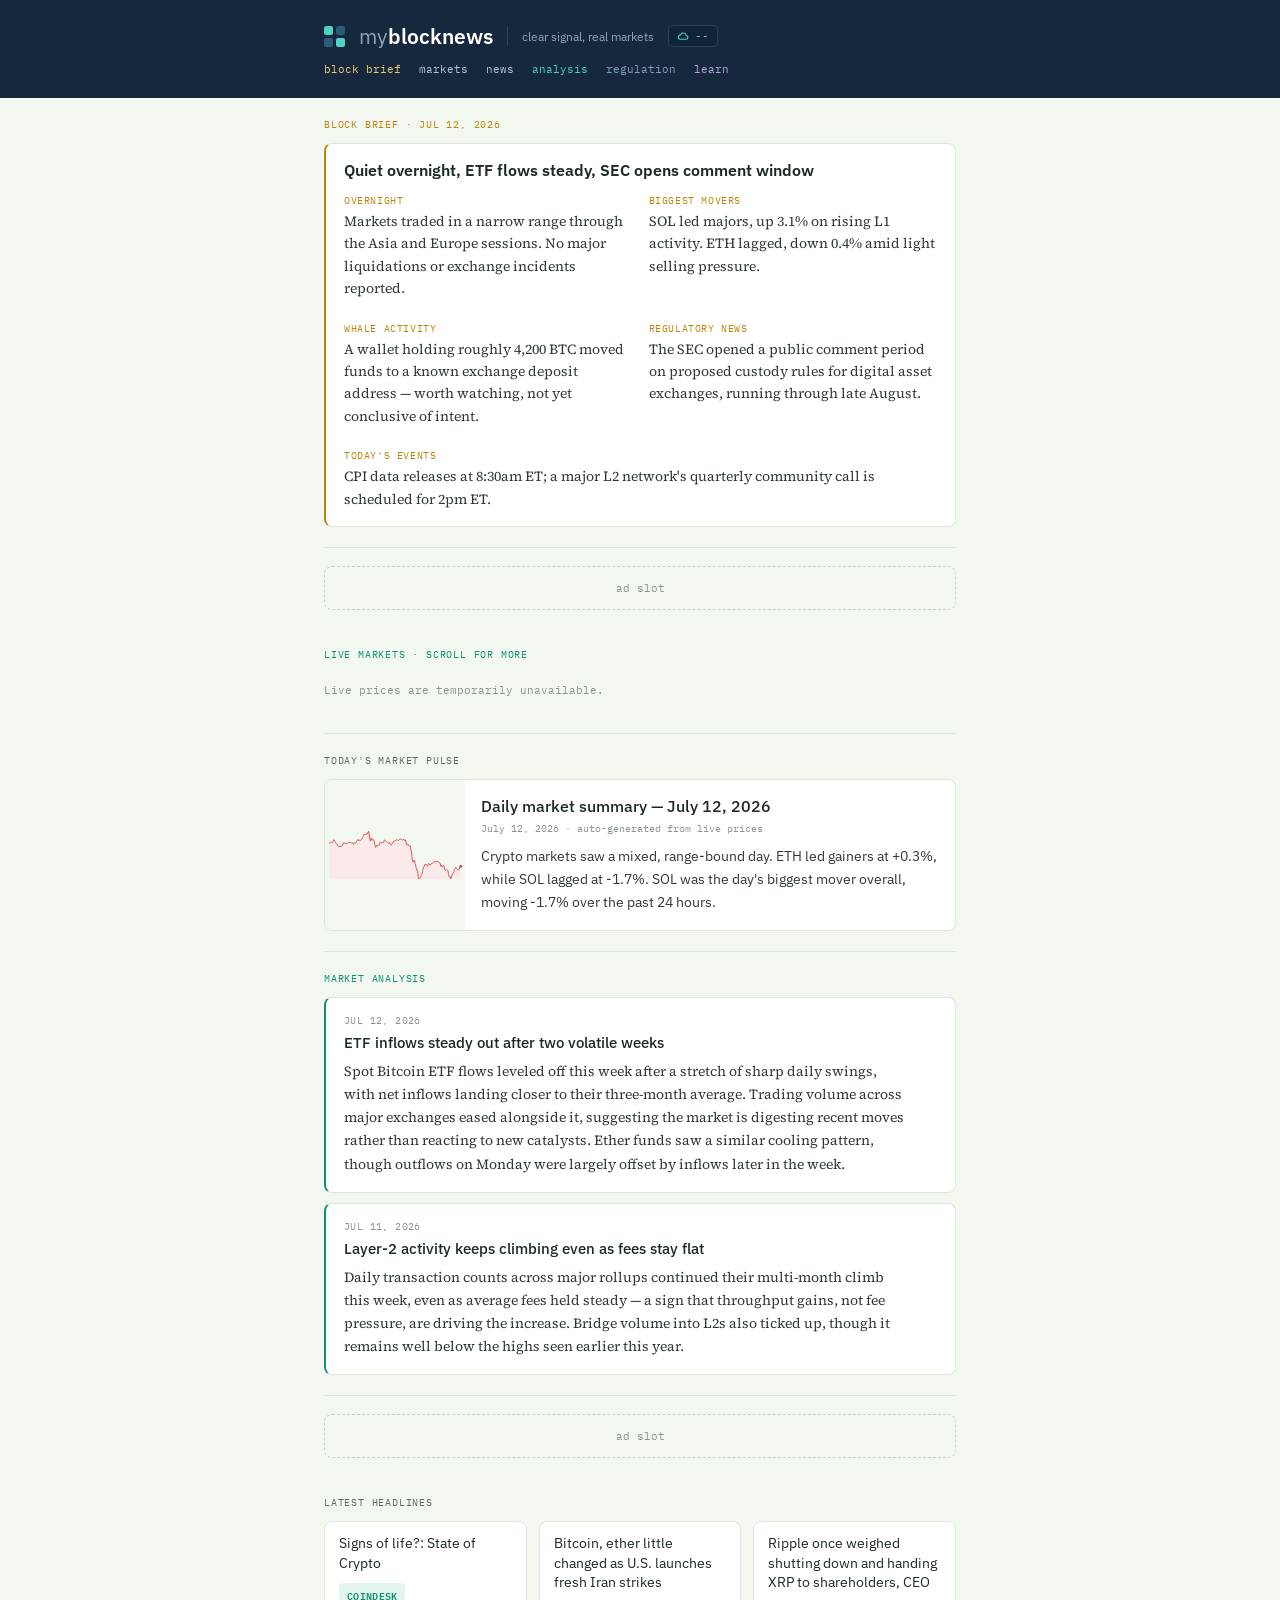
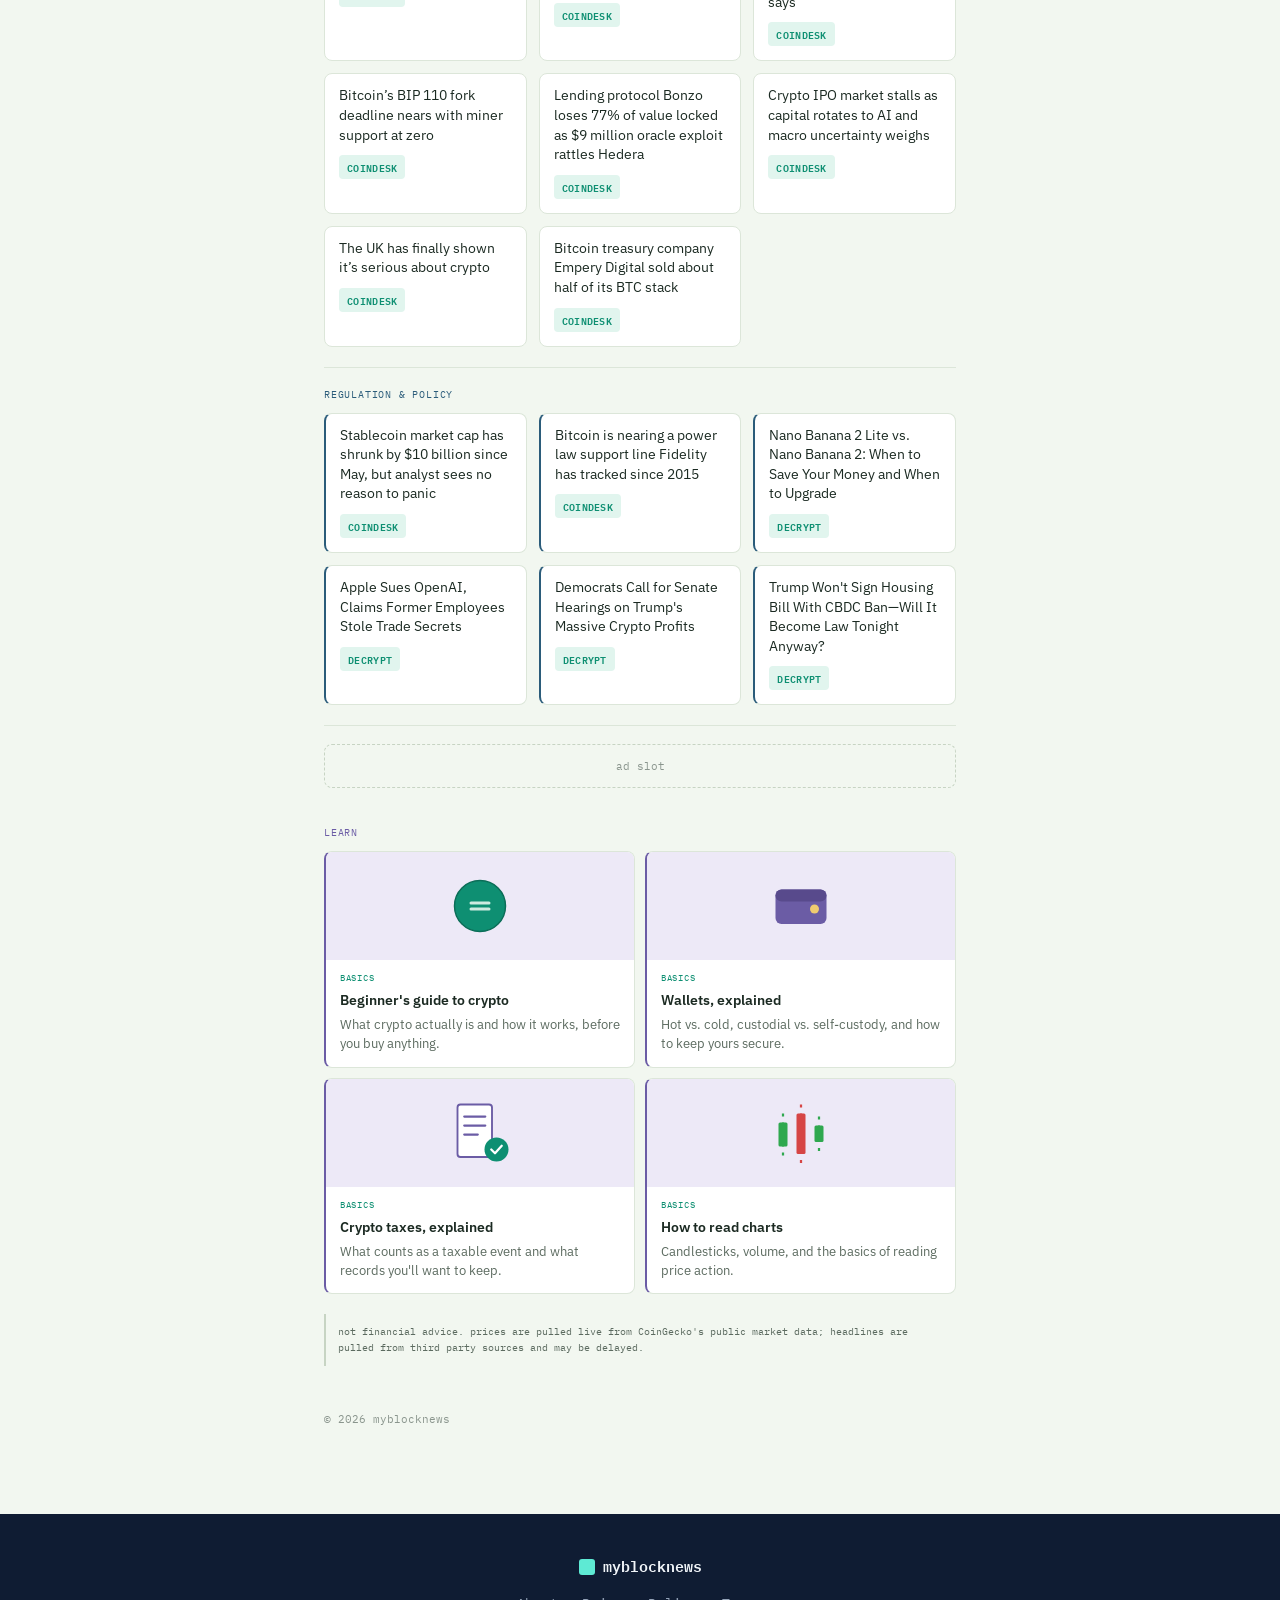
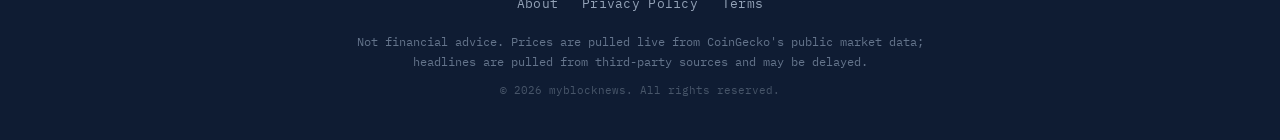
==== index.html @ b106c153 "Update index.html" ====
<!DOCTYPE html>
<html lang="en">
<head>
  <meta charset="UTF-8">
  <meta name="viewport" content="width=device-width, initial-scale=1.0">
  <title>myblocknews — Live Crypto Prices & News</title>

  <meta name="description" content="Live crypto prices, aggregated market news, daily analysis, and explainers on how crypto actually works. Real-time BTC, ETH, SOL, XRP and more.">
  <link rel="canonical" href="https://myblocknews.com/">
<!-- Social sharing preview -->
  <meta property="og:title" content="myblocknews — clear signal, real markets">
  <meta property="og:description" content="Live crypto prices, aggregated market news, and plain-English explainers, all in one place.">
  <meta property="og:url" content="https://myblocknews.com/">
  <meta property="og:type" content="website">
  <meta property="og:image" content="https://myblocknews.com/social-preview.png">
  <meta name="twitter:card" content="summary_large_image">
  <meta name="twitter:title" content="myblocknews — clear signal, real markets">
  <meta name="twitter:description" content="Live crypto prices, aggregated market news, and plain-English explainers.">
  <meta name="twitter:image" content="https://myblocknews.com/social-preview.png">
  <link rel="stylesheet" href="/style.css">
  <link rel="icon" href="/favicon.ico" sizes="any">
  <link rel="icon" href="/favicon.svg" type="image/svg+xml">
  <link rel="apple-touch-icon" href="/apple-touch-icon.png">
  <script async src="https://pagead2.googlesyndication.com/pagead/js/adsbygoogle.js?client=ca-pub-2432687308244870"
     crossorigin="anonymous"></script>
</head>
<body>
  <header class="site-header">
    <div class="header-inner">
      <div class="brand">
        <div class="logo-mark"><span></span><span></span><span></span><span></span></div>
        <div class="wordmark"><span class="my">my</span><span class="rest">blocknews</span></div>
        <div class="header-divider"></div>
        <div class="slogan">clear signal, real markets</div>
        <div class="weather-chip" id="weatherChip">
          <svg viewBox="0 0 24 24" width="13" height="13" fill="none" stroke="currentColor" stroke-width="2"><path d="M6 17a4 4 0 0 1 .5-7.98A5.5 5.5 0 0 1 17 10a3.5 3.5 0 0 1-.5 6.98H6z"/></svg>
          <span id="weatherTemp">&mdash;</span>
        </div>
      </div>
      <nav>
        <a href="/#brief" class="nav-brief">block brief</a>
        <a href="/#markets">markets</a>
        <a href="/#news">news</a>
        <a href="/#analysis" class="nav-analysis">analysis</a>
        <a href="/#regulation" class="nav-regulation">regulation</a>
        <a href="/#learn" class="nav-learn">learn</a>
      </nav>
    </div>
  </header>
  <div class="wrap">
    <section id="brief">
      <div class="eyebrow accent-brief">block brief &middot; JUL 12, 2026</div>
      <article class="brief-card">
        <h2 class="brief-headline">Quiet overnight, ETF flows steady, SEC opens comment window</h2>
        <div class="brief-grid">
        <div class="brief-block">
          <div class="brief-label">overnight</div>
          <p class="brief-text">Markets traded in a narrow range through the Asia and Europe sessions. No major liquidations or exchange incidents reported.</p>
        </div>
        <div class="brief-block">
          <div class="brief-label">biggest movers</div>
          <p class="brief-text">SOL led majors, up 3.1% on rising L1 activity. ETH lagged, down 0.4% amid light selling pressure.</p>
        </div>
        <div class="brief-block">
          <div class="brief-label">whale activity</div>
          <p class="brief-text">A wallet holding roughly 4,200 BTC moved funds to a known exchange deposit address — worth watching, not yet conclusive of intent.</p>
        </div>
        <div class="brief-block">
          <div class="brief-label">regulatory news</div>
          <p class="brief-text">The SEC opened a public comment period on proposed custody rules for digital asset exchanges, running through late August.</p>
        </div>
        <div class="brief-block brief-block-wide">
          <div class="brief-label">today's events</div>
          <p class="brief-text">CPI data releases at 8:30am ET; a major L2 network's quarterly community call is scheduled for 2pm ET.</p>
        </div>
        </div>
      </article>
    </section>
    <div class="ad-slot">ad slot</div>

    <section id="markets">
      <div class="eyebrow accent">live markets &middot; scroll for more</div>
      <div class="ticker-scroll" id="tickerRow"></div>
    </section>

    <section id="recap">
      <div class="eyebrow">today's market pulse</div>
      <div class="recap-card" id="recapCard"></div>
    </section>

    <section id="analysis">
      <div class="eyebrow accent-analysis">market analysis</div>
      <div id="analysisRow">
        <!--
          Manually written, dated takes. Keep these short (150-300 words),
          factual, and free of price predictions or buy/sell language —
          that's what separates "analysis" from "financial advice" in
          Google's eyes and keeps the disclaimer honest.
          Add newest entries at the top.
        -->
        <article class="analysis-card">
          <div class="analysis-meta">JUL 12, 2026</div>
          <h3 class="analysis-headline">ETF inflows steady out after two volatile weeks</h3>
          <p class="analysis-text">
            Spot Bitcoin ETF flows leveled off this week after a stretch of sharp
            daily swings, with net inflows landing closer to their three-month
            average. Trading volume across major exchanges eased alongside it,
            suggesting the market is digesting recent moves rather than reacting
            to new catalysts. Ether funds saw a similar cooling pattern, though
            outflows on Monday were largely offset by inflows later in the week.
          </p>
        </article>
        <article class="analysis-card">
          <div class="analysis-meta">JUL 11, 2026</div>
          <h3 class="analysis-headline">Layer-2 activity keeps climbing even as fees stay flat</h3>
          <p class="analysis-text">
            Daily transaction counts across major rollups continued their
            multi-month climb this week, even as average fees held steady —
            a sign that throughput gains, not fee pressure, are driving the
            increase. Bridge volume into L2s also ticked up, though it remains
            well below the highs seen earlier this year.
          </p>
        </article>
      </div>
    </section>
    <div class="ad-slot">ad slot</div>

    <section id="news">
      <div class="eyebrow">latest headlines</div>
      <div id="headlinesRow" class="headlines-grid"></div>
    </section>

    <section id="regulation">
      <div class="eyebrow accent-regulation">regulation &amp; policy</div>
      <div id="regulationRow" class="headlines-grid"></div>
    </section>
    <div class="ad-slot">ad slot</div>

    <section id="learn">
      <div class="eyebrow accent-learn">learn</div>
      <div class="learn-grid">
        <a class="learn-card" href="/learn/beginners-guide-to-crypto.html">
          <div class="learn-card-image">
            <svg viewBox="0 0 96 96" width="72" height="72">
              <circle cx="48" cy="48" r="34" fill="#0E8F72"/>
              <circle cx="48" cy="48" r="34" fill="none" stroke="#0B6E58" stroke-width="2"/>
              <path d="M36 44h24M36 52h24" stroke="#CDEAE0" stroke-width="4" stroke-linecap="round"/>
            </svg>
          </div>
          <div class="learn-card-body">
            <div class="learn-card-label">basics</div>
            <h3>Beginner's guide to crypto</h3>
            <p>What crypto actually is and how it works, before you buy anything.</p>
          </div>
        </a>
        <a class="learn-card" href="/learn/how-to-use-a-wallet.html">
          <div class="learn-card-image">
            <svg viewBox="0 0 96 96" width="72" height="72">
              <rect x="14" y="26" width="68" height="46" rx="8" fill="#6B5CA5"/>
              <rect x="14" y="26" width="68" height="16" rx="8" fill="#584A8C"/>
              <circle cx="66" cy="52" r="6" fill="#EFCB70"/>
            </svg>
          </div>
          <div class="learn-card-body">
            <div class="learn-card-label">basics</div>
            <h3>Wallets, explained</h3>
            <p>Hot vs. cold, custodial vs. self-custody, and how to keep yours secure.</p>
          </div>
        </a>
        <a class="learn-card" href="/learn/crypto-taxes-explained.html">
          <div class="learn-card-image">
            <svg viewBox="0 0 96 96" width="72" height="72">
              <rect x="18" y="10" width="46" height="70" rx="4" fill="#FFFFFF" stroke="#6B5CA5" stroke-width="2.5"/>
              <path d="M27 26h28M27 38h28M27 50h18" stroke="#6B5CA5" stroke-width="3" stroke-linecap="round"/>
              <circle cx="70" cy="70" r="16" fill="#0E8F72"/>
              <path d="M63 70l5 5 9-10" stroke="#fff" stroke-width="3" fill="none" stroke-linecap="round" stroke-linejoin="round"/>
            </svg>
          </div>
          <div class="learn-card-body">
            <div class="learn-card-label">basics</div>
            <h3>Crypto taxes, explained</h3>
            <p>What counts as a taxable event and what records you'll want to keep.</p>
          </div>
        </a>
        <a class="learn-card" href="/learn/how-to-read-charts.html">
          <div class="learn-card-image">
            <svg viewBox="0 0 96 96" width="72" height="72">
              <path d="M24 66V34M24 26v-4M24 74v4" stroke="#2FA84F" stroke-width="3"/>
              <rect x="18" y="34" width="12" height="32" rx="2" fill="#2FA84F"/>
              <path d="M48 76V22M48 14v-4M48 84v4" stroke="#D64545" stroke-width="3"/>
              <rect x="42" y="22" width="12" height="54" rx="2" fill="#D64545"/>
              <path d="M72 60V38M72 30v-4M72 68v4" stroke="#2FA84F" stroke-width="3"/>
              <rect x="66" y="38" width="12" height="22" rx="2" fill="#2FA84F"/>
            </svg>
          </div>
          <div class="learn-card-body">
            <div class="learn-card-label">basics</div>
            <h3>How to read charts</h3>
            <p>Candlesticks, volume, and the basics of reading price action.</p>
          </div>
        </a>
      </div>
    </section>

    <div class="disclaimer">not financial advice. prices are pulled live from CoinGecko's public market data; headlines are pulled from third party sources and may be delayed.</div>
    <footer>&copy; <span id="year"></span> myblocknews</footer>
  </div>
  <footer class="site-footer">
  <div class="footer-inner">
    <div class="footer-brand">
      <span class="footer-logo"></span>
      <span class="footer-name">myblocknews</span>
    </div>
    <nav class="footer-links">
      <a href="/about.html">About</a>
      <a href="/privacy.html">Privacy Policy</a>
      <a href="/terms.html">Terms</a>
    </nav>
    <p class="footer-disclaimer">
      Not financial advice. Prices are pulled live from CoinGecko's public market data;
      headlines are pulled from third-party sources and may be delayed.
    </p>
    <p class="footer-copyright">&copy; 2026 myblocknews. All rights reserved.</p>
  </div>
</footer>
  <script src="/ticker.js"></script>
  <script src="/headlines.js"></script>
  <script src="/recap.js"></script>
  <script src="/regulation.js"></script>
  <script src="/weather.js"></script>
  <script>document.getElementById('year').textContent = new Date().getFullYear();</script>
</body>
</html>
---- style.css ----
@import url('https://fonts.googleapis.com/css2?family=IBM+Plex+Sans:wght@400;500;600&family=IBM+Plex+Mono:wght@400;500&family=Source+Serif+4:wght@400&display=swap');

:root {
  --bg: #F2F7F0;
  --panel: #FFFFFF;
  --border: #DCE6D9;
  --border-strong: #C7D4C3;
  --text: #1B2A22;
  --text-muted: #5C6B60;
  --text-dim: #8A958D;
  --accent: #0E8F72;
  --up: #2FA84F;
  --down: #D64545;
  --header-bg: #16283D;
  --header-bg-2: #0F2438;
  --header-text: #FFFFFF;
  --header-text-muted: #8FA6BA;
  --header-nav: #B7C6D3;
  --header-divider: #2B4258;
}

* { box-sizing: border-box; }

body {
  margin: 0;
  background: var(--bg);
  color: var(--text);
  font-family: 'IBM Plex Sans', sans-serif;
}

.wrap { max-width: 680px; margin: 0 auto; padding: 0 24px; }

/* Header */
header.site-header {
  background: var(--header-bg);
  margin: 0 calc(-50vw + 50%);
  padding: 0 calc(50vw - 50%);
  position: sticky;
  top: 0;
  z-index: 10;
}

.header-inner {
  max-width: 680px;
  margin: 0 auto;
  padding: 22px 24px;
  display: flex;
  align-items: center;
  justify-content: space-between;
  flex-wrap: wrap;
  gap: 12px;
}

.brand { display: flex; align-items: center; gap: 14px; flex-wrap: wrap; }

.logo-mark {
  display: grid;
  grid-template-columns: repeat(2, 9px);
  grid-template-rows: repeat(2, 9px);
  gap: 3px;
}
.logo-mark span:nth-child(1), .logo-mark span:nth-child(4) { background: #4FD1C5; border-radius: 2px; }
.logo-mark span:nth-child(2), .logo-mark span:nth-child(3) { background: #2B5C7A; border-radius: 2px; }

.wordmark { display: flex; align-items: baseline; gap: 1px; }
.wordmark .my { font-weight: 400; font-size: 21px; color: var(--header-text-muted); }
.wordmark .rest { font-weight: 600; font-size: 21px; color: var(--header-text); }

.header-divider { width: 1px; height: 20px; background: var(--header-divider); }

.slogan { font-size: 12px; color: var(--header-text-muted); }

header.site-header nav {
  display: flex;
  gap: 18px;
  font-family: 'IBM Plex Mono', monospace;
  font-size: 11px;
  color: var(--header-nav);
}
header.site-header nav a { color: var(--header-nav); text-decoration: none; }
header.site-header nav a:hover { color: var(--header-text); }

/* Sections */
section { padding: 20px 0; border-bottom: 0.5px solid var(--border); }
section:last-of-type { border-bottom: none; }

.eyebrow {
  font-family: 'IBM Plex Mono', monospace;
  font-size: 10px;
  letter-spacing: 0.08em;
  text-transform: uppercase;
  color: var(--text-muted);
  margin-bottom: 12px;
}
.eyebrow.accent { color: var(--accent); }

/* Ticker */
.ticker-scroll {
  display: flex;
  gap: 10px;
  overflow-x: auto;
  padding-bottom: 6px;
}
.ticker-card {
  flex: 0 0 100px;
  background: var(--panel);
  border: 0.5px solid var(--border);
  border-radius: 8px;
  padding: 10px 12px;
}
.ticker-card .sym { font-family: 'IBM Plex Mono', monospace; font-size: 11px; color: var(--text-muted); margin-bottom: 4px; }
.ticker-card .price { font-size: 14px; font-weight: 500; color: var(--text); margin-bottom: 2px; }
.ticker-card .change { font-family: 'IBM Plex Mono', monospace; font-size: 11px; }
.ticker-card .change.up { color: var(--up); }
.ticker-card .change.down { color: var(--down); }
.ticker-card.loading .price, .ticker-card.loading .change { color: var(--text-dim); }

/* Headlines */
.headlines-grid {
  display: grid;
  grid-template-columns: repeat(3, 1fr);
  gap: 12px;
}
@media (max-width: 640px) {
  .headlines-grid { grid-template-columns: repeat(2, 1fr); }
}
@media (max-width: 420px) {
  .headlines-grid { grid-template-columns: 1fr; }
}

.headline-card {
  background: var(--panel);
  border: 0.5px solid var(--border);
  border-radius: 8px;
  overflow: hidden;
  text-decoration: none;
  display: flex;
  flex-direction: column;
}
.headline-card .title { font-size: 14px; color: var(--text); line-height: 1.4; padding: 12px 14px 0; }
.headline-card .source {
  font-family: 'IBM Plex Mono', monospace;
  font-size: 10px;
  font-weight: 600;
  letter-spacing: 0.03em;
  text-transform: uppercase;
  color: var(--accent);
  background: #E1F5EE;
  display: inline-block;
  padding: 3px 8px;
  border-radius: 4px;
  margin: 10px 14px 14px;
  align-self: flex-start;
}
/* Ad slot */
.ad-slot {
  margin: 18px 0;
  padding: 14px;
  border: 0.5px dashed var(--border-strong);
  border-radius: 8px;
  text-align: center;
  font-family: 'IBM Plex Mono', monospace;
  font-size: 11px;
  color: var(--text-dim);
}

/* Disclaimer */
.disclaimer {
  margin: 0 0 22px;
  padding: 10px 12px;
  border-left: 2px solid var(--border-strong);
  font-family: 'IBM Plex Mono', monospace;
  font-size: 10px;
  color: var(--text-muted);
  line-height: 1.6;
}

/* Article */
article.body { background: var(--panel); }
article p {
  font-family: 'Source Serif 4', serif;
  font-size: 15px;
  line-height: 1.75;
  color: #2E3A32;
  max-width: 560px;
}
article h1 {
  font-family: 'IBM Plex Sans', sans-serif;
  font-weight: 600;
  font-size: 21px;
  line-height: 1.4;
  color: var(--text);
  margin: 0 0 6px;
  max-width: 560px;
}
.byline { font-family: 'IBM Plex Mono', monospace; font-size: 10px; color: var(--text-dim); margin-bottom: 16px; }

footer {
  padding: 24px 0 40px;
  font-family: 'IBM Plex Mono', monospace;
  font-size: 11px;
  color: var(--text-dim);
}
.site-footer {
  background: #0f1c33;
  color: #94a3b8;
  margin-top: 48px;
  padding: 40px 24px 32px;
}

.footer-inner {
  max-width: 900px;
  margin: 0 auto;
  text-align: center;
}

.footer-brand {
  display: flex;
  align-items: center;
  justify-content: center;
  gap: 8px;
  margin-bottom: 16px;
}

.footer-logo {
  width: 16px;
  height: 16px;
  background: #5eead4;
  border-radius: 3px;
  display: inline-block;
}

.footer-name {
  color: #f1f5f9;
  font-weight: 600;
  font-size: 15px;
}

.footer-links {
  display: flex;
  justify-content: center;
  gap: 24px;
  margin-bottom: 20px;
  flex-wrap: wrap;
}

.footer-links a {
  color: #94a3b8;
  text-decoration: none;
  font-size: 13px;
  letter-spacing: 0.02em;
}

.footer-links a:hover {
  color: #5eead4;
}

.footer-disclaimer {
  font-size: 12px;
  line-height: 1.6;
  max-width: 600px;
  margin: 0 auto 12px;
  color: #64748b;
}

.footer-copyright {
  font-size: 11px;
  color: #475569;
}


.headline-image {
  width: 100%;
  height: 140px;
  object-fit: cover;
  display: block;
}

.headline-body {
  display: contents;
}
.recap-card {
  background: var(--panel);
  border: 0.5px solid var(--border);
  border-radius: 8px;
  display: flex;
  gap: 16px;
  overflow: hidden;
}

.recap-image {
  width: 140px;
  flex-shrink: 0;
  background: var(--bg);
}

.recap-image svg {
  display: block;
  width: 100%;
  height: 100%;
}

.recap-body {
  padding: 16px 18px 16px 0;
  flex: 1;
  min-width: 0;
}

.recap-headline {
  font-size: 16px;
  font-weight: 500;
  color: var(--text);
  margin: 0 0 6px;
}

.recap-byline {
  font-family: 'IBM Plex Mono', monospace;
  font-size: 10px;
  color: var(--text-dim);
  margin-bottom: 10px;
}

.recap-text {
  font-size: 14px;
  line-height: 1.65;
  color: #2E3A32;
  margin: 0;
}
/* ============================================
   Additions for Block Brief / Analysis / Regulation / Learn
   Append to the end of style.css
   ============================================ */

/* Per-section accent colors — used as left-border stripes and eyebrow color */
:root {
  --stripe-brief: #B8860B;
  --stripe-analysis: var(--accent);
  --stripe-regulation: #2B5C7A;
  --stripe-learn: #6B5CA5;
}

.eyebrow.accent-brief { color: var(--stripe-brief); }
.eyebrow.accent-analysis { color: var(--stripe-analysis); }
.eyebrow.accent-regulation { color: var(--stripe-regulation); }
.eyebrow.accent-learn { color: var(--stripe-learn); }

/* Block Brief */
.brief-card {
  background: var(--panel);
  border: 0.5px solid var(--border);
  border-left: 2px solid var(--stripe-brief);
  border-radius: 8px;
  padding: 16px 18px;
}

.brief-headline {
  font-size: 15px;
  font-weight: 600;
  color: var(--text);
  margin: 0 0 10px;
}

.brief-grid {
  display: grid;
  grid-template-columns: 1fr 1fr;
  gap: 10px 16px;
}

.brief-block-wide { grid-column: 1 / -1; }

@media (max-width: 420px) {
  .brief-grid { grid-template-columns: 1fr; }
}

.brief-label {
  font-family: 'IBM Plex Mono', monospace;
  font-size: 10px;
  letter-spacing: 0.06em;
  text-transform: uppercase;
  color: var(--stripe-brief);
  margin-bottom: 3px;
}

.brief-text {
  font-family: 'Source Serif 4', serif;
  font-size: 14px;
  line-height: 1.6;
  color: #2E3A32;
  margin: 0;
}

/* Market Analysis */
.analysis-card {
  background: var(--panel);
  border: 0.5px solid var(--border);
  border-left: 2px solid var(--stripe-analysis);
  border-radius: 8px;
  padding: 16px 18px;
  margin-bottom: 10px;
}
.analysis-card:last-child { margin-bottom: 0; }

.analysis-meta {
  font-family: 'IBM Plex Mono', monospace;
  font-size: 10px;
  letter-spacing: 0.04em;
  color: var(--text-dim);
  margin-bottom: 6px;
}

.analysis-headline {
  font-size: 15px;
  font-weight: 500;
  color: var(--text);
  margin: 0 0 8px;
}

.analysis-text {
  font-family: 'Source Serif 4', serif;
  font-size: 14px;
  line-height: 1.65;
  color: #2E3A32;
  margin: 0;
}

/* Regulation & Policy — reuses .headline-card from news, just add: */
#regulation .headline-card { border-left: 2px solid var(--stripe-regulation); }

/* Learn — locked to 2 columns to match the reference mockup */
.learn-grid {
  display: grid;
  grid-template-columns: repeat(2, minmax(0, 1fr));
  gap: 10px;
}

.learn-card {
  background: var(--panel);
  border: 0.5px solid var(--border);
  border-left: 2px solid var(--stripe-learn);
  border-radius: 8px;
  padding: 0;
  text-decoration: none;
  color: inherit;
  display: block;
  overflow: hidden;
  transition: border-color 0.15s ease;
}
.learn-card:hover { border-color: var(--border-strong); }

.learn-card-image {
  width: 100%;
  height: 84px;
  background: var(--bg);
  display: flex;
  align-items: center;
  justify-content: center;
}

.learn-card-body { padding: 12px 14px 14px; }

.learn-article-image {
  width: 100%;
  height: 200px;
  background: var(--bg);
  border-radius: 8px;
  display: flex;
  align-items: center;
  justify-content: center;
  margin: 0 0 20px;
}

.learn-card-label {
  font-family: 'IBM Plex Mono', monospace;
  font-size: 9px;
  text-transform: uppercase;
  letter-spacing: 0.08em;
  color: var(--accent);
  margin-bottom: 8px;
}

.learn-card h3 {
  font-size: 14px;
  font-weight: 600;
  margin: 0 0 6px;
  color: var(--text);
}

.learn-card p {
  font-size: 12.5px;
  line-height: 1.5;
  color: var(--text-muted);
  margin: 0;
}

/* Learn article pages (used by /learn/*.html) */
.learn-nav-back {
  font-family: 'IBM Plex Mono', monospace;
  font-size: 11px;
  color: var(--text-muted);
  text-decoration: none;
  display: inline-block;
  margin-bottom: 18px;
}
.learn-nav-back:hover { color: var(--accent); }

article.body .related {
  margin-top: 32px;
  padding-top: 20px;
  border-top: 0.5px solid var(--border);
}
article.body .related .eyebrow { margin-bottom: 10px; }
/* ============================================
   Additions for Block Brief / Analysis / Regulation / Learn
   Append to the end of style.css
   ============================================ */

/* Per-section accent colors — used as left-border stripes and eyebrow color */
:root {
  --stripe-brief: #B8860B;
  --stripe-analysis: var(--accent);
  --stripe-regulation: #2B5C7A;
  --stripe-learn: #6B5CA5;
}

.eyebrow.accent-brief { color: var(--stripe-brief); }
.eyebrow.accent-analysis { color: var(--stripe-analysis); }
.eyebrow.accent-regulation { color: var(--stripe-regulation); }
.eyebrow.accent-learn { color: var(--stripe-learn); }

/* Block Brief */
.brief-card {
  background: var(--panel);
  border: 0.5px solid var(--border);
  border-left: 2px solid var(--stripe-brief);
  border-radius: 8px;
  padding: 16px 18px;
}

.brief-headline {
  font-size: 16px;
  font-weight: 600;
  color: var(--text);
  margin: 0 0 14px;
}

.brief-block { margin-bottom: 12px; }
.brief-block:last-child { margin-bottom: 0; }

.brief-label {
  font-family: 'IBM Plex Mono', monospace;
  font-size: 10px;
  letter-spacing: 0.06em;
  text-transform: uppercase;
  color: var(--stripe-brief);
  margin-bottom: 3px;
}

.brief-text {
  font-family: 'Source Serif 4', serif;
  font-size: 14px;
  line-height: 1.6;
  color: #2E3A32;
  margin: 0;
}

/* Market Analysis */
.analysis-card {
  background: var(--panel);
  border: 0.5px solid var(--border);
  border-left: 2px solid var(--stripe-analysis);
  border-radius: 8px;
  padding: 16px 18px;
  margin-bottom: 10px;
}
.analysis-card:last-child { margin-bottom: 0; }

.analysis-meta {
  font-family: 'IBM Plex Mono', monospace;
  font-size: 10px;
  letter-spacing: 0.04em;
  color: var(--text-dim);
  margin-bottom: 6px;
}

.analysis-headline {
  font-size: 15px;
  font-weight: 500;
  color: var(--text);
  margin: 0 0 8px;
}

.analysis-text {
  font-family: 'Source Serif 4', serif;
  font-size: 14px;
  line-height: 1.65;
  color: #2E3A32;
  margin: 0;
}

/* Regulation & Policy — reuses .headline-card from news, just add: */
#regulation .headline-card { border-left: 2px solid var(--stripe-regulation); }

/* Learn — locked to 2 columns to match the reference mockup */
.learn-grid {
  display: grid;
  grid-template-columns: repeat(2, minmax(0, 1fr));
  gap: 10px;
}

.learn-card {
  background: var(--panel);
  border: 0.5px solid var(--border);
  border-left: 2px solid var(--stripe-learn);
  border-radius: 8px;
  padding: 0;
  text-decoration: none;
  color: inherit;
  display: block;
  overflow: hidden;
  transition: border-color 0.15s ease;
}
.learn-card:hover { border-color: var(--border-strong); }

.learn-card-image {
  width: 100%;
  height: 108px;
  background: #EDE9F7;
  display: flex;
  align-items: center;
  justify-content: center;
}

.learn-card-body { padding: 12px 14px 14px; }

/* Header weather chip */
.weather-chip {
  display: flex;
  align-items: center;
  gap: 5px;
  background: var(--header-bg-2);
  border: 0.5px solid var(--header-divider);
  border-radius: 5px;
  padding: 3px 8px;
  font-family: 'IBM Plex Mono', monospace;
  font-size: 11px;
  color: #4FD1C5;
}

/* Colored nav links — lighter tints for readability on the dark header */
header.site-header nav a.nav-brief { color: #EFCB70; }
header.site-header nav a.nav-brief:hover { color: #F7DFA0; }
header.site-header nav a.nav-analysis { color: #4FD1C5; }
header.site-header nav a.nav-analysis:hover { color: #7EE3D3; }
header.site-header nav a.nav-regulation { color: #7FA3BE; }
header.site-header nav a.nav-regulation:hover { color: #A4C0D6; }
header.site-header nav a.nav-learn { color: #B3A6E0; }
header.site-header nav a.nav-learn:hover { color: #CBC1EC; }

.learn-article-image {
  width: 100%;
  height: 220px;
  background: #EDE9F7;
  border-radius: 8px;
  display: flex;
  align-items: center;
  justify-content: center;
  margin: 0 0 20px;
}

.learn-card-label {
  font-family: 'IBM Plex Mono', monospace;
  font-size: 9px;
  text-transform: uppercase;
  letter-spacing: 0.08em;
  color: var(--accent);
  margin-bottom: 8px;
}

.learn-card h3 {
  font-size: 14px;
  font-weight: 600;
  margin: 0 0 6px;
  color: var(--text);
}

.learn-card p {
  font-size: 12.5px;
  line-height: 1.5;
  color: var(--text-muted);
  margin: 0;
}

/* Learn article pages (used by /learn/*.html) */
.learn-nav-back {
  font-family: 'IBM Plex Mono', monospace;
  font-size: 11px;
  color: var(--text-muted);
  text-decoration: none;
  display: inline-block;
  margin-bottom: 18px;
}
.learn-nav-back:hover { color: var(--accent); }

article.body .related {
  margin-top: 32px;
  padding-top: 20px;
  border-top: 0.5px solid var(--border);
}
article.body .related .eyebrow { margin-bottom: 10px; }
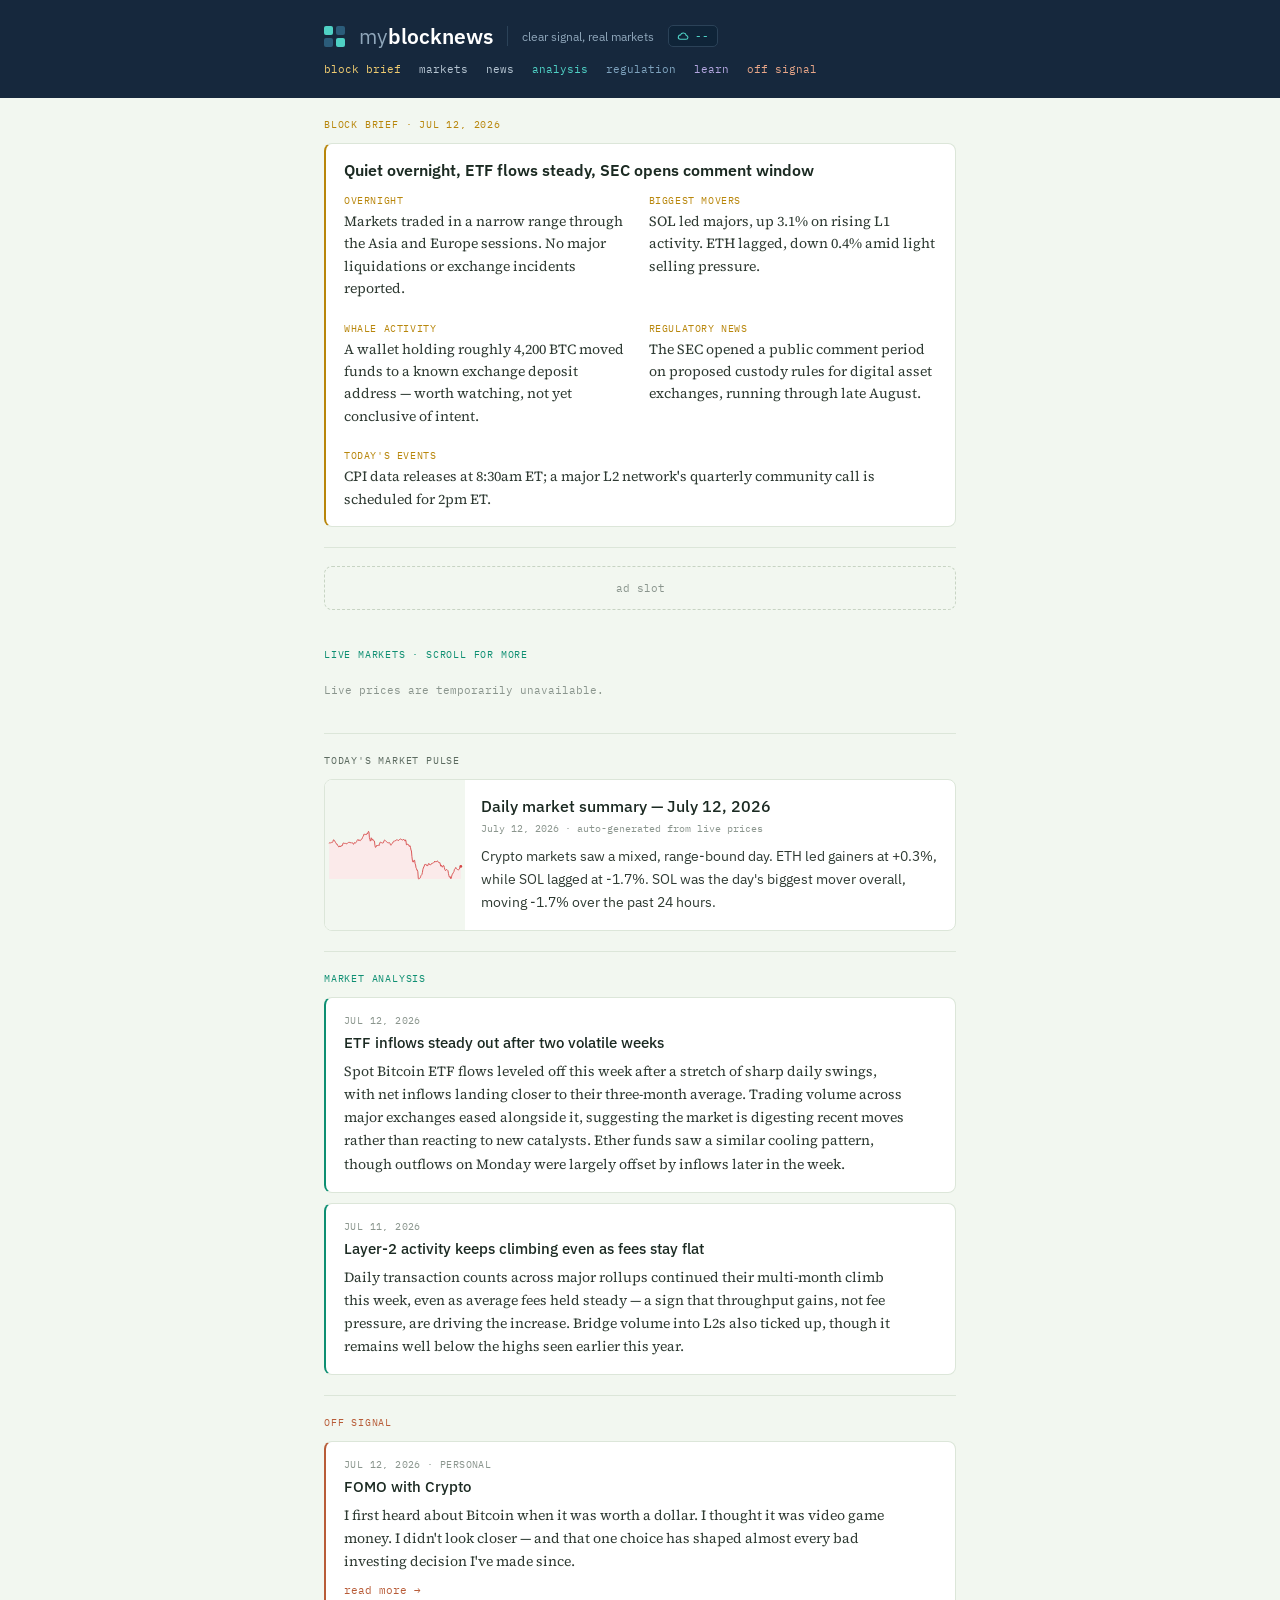
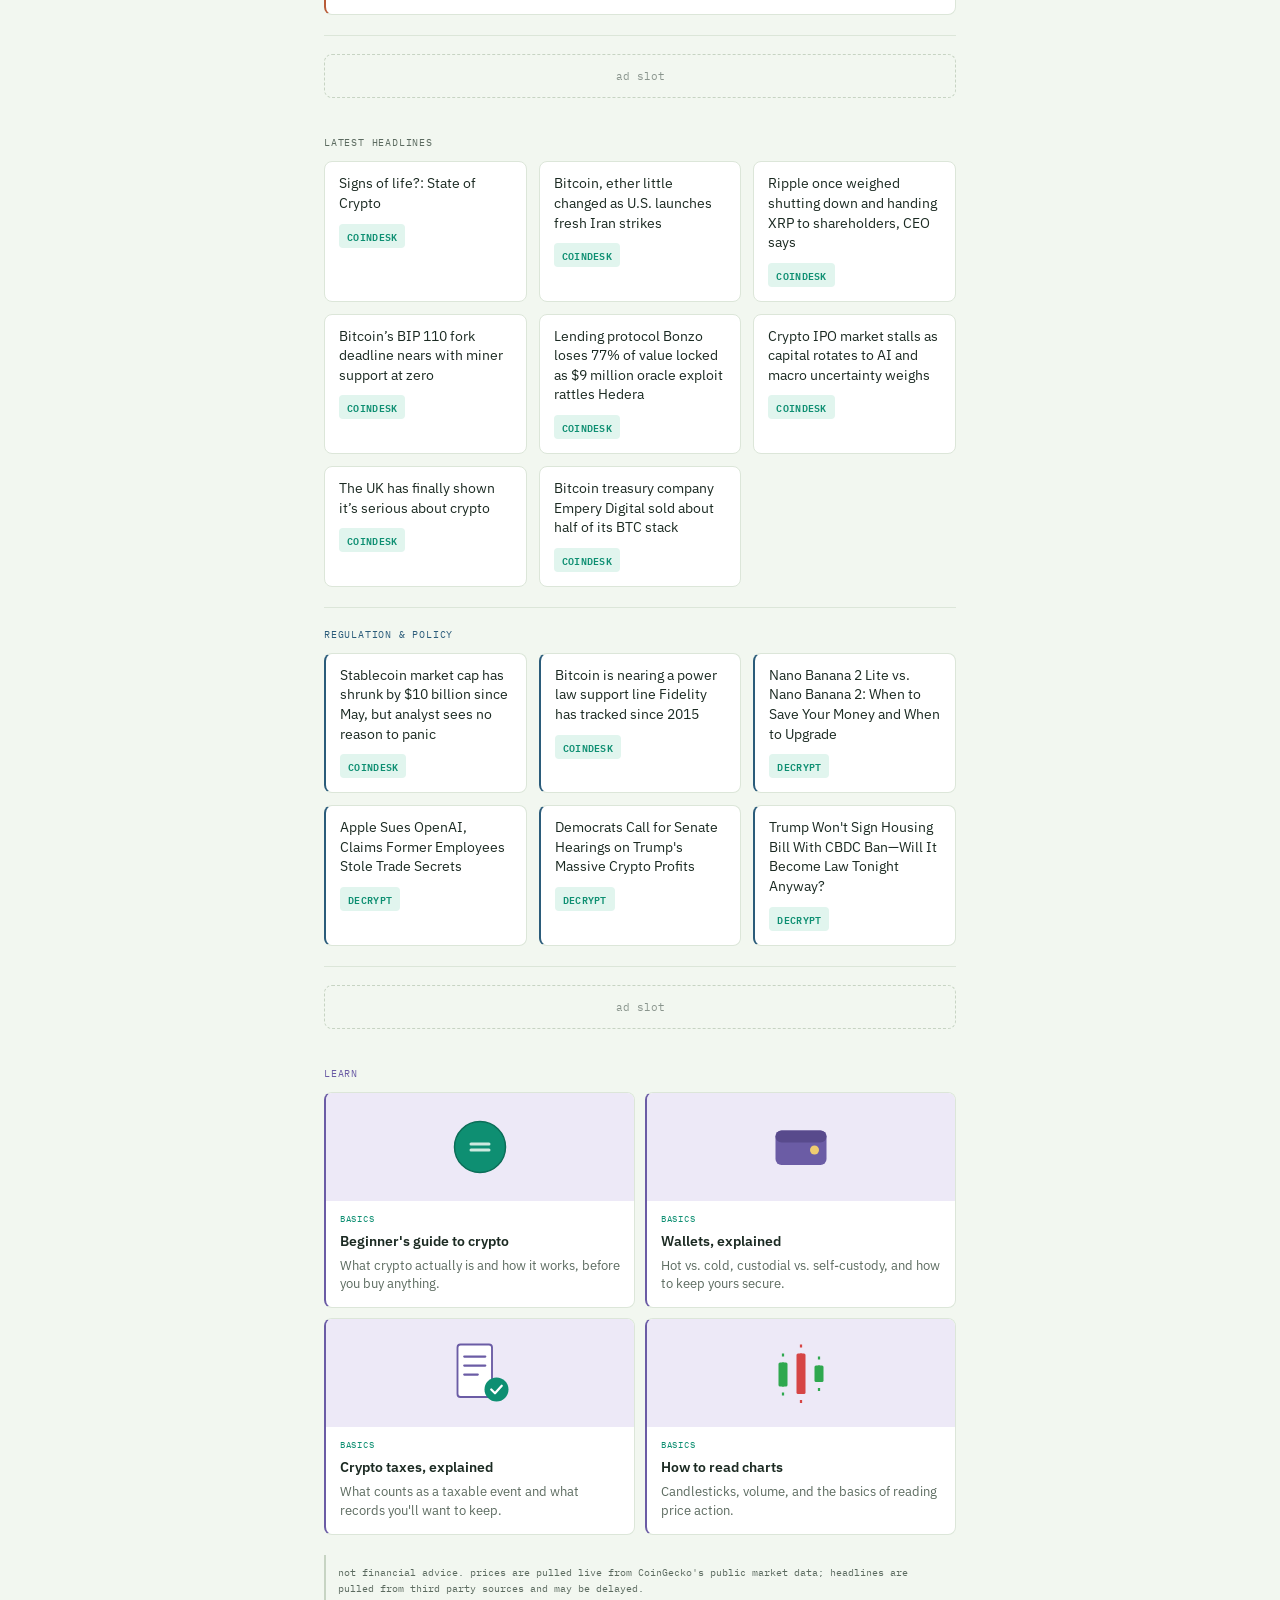
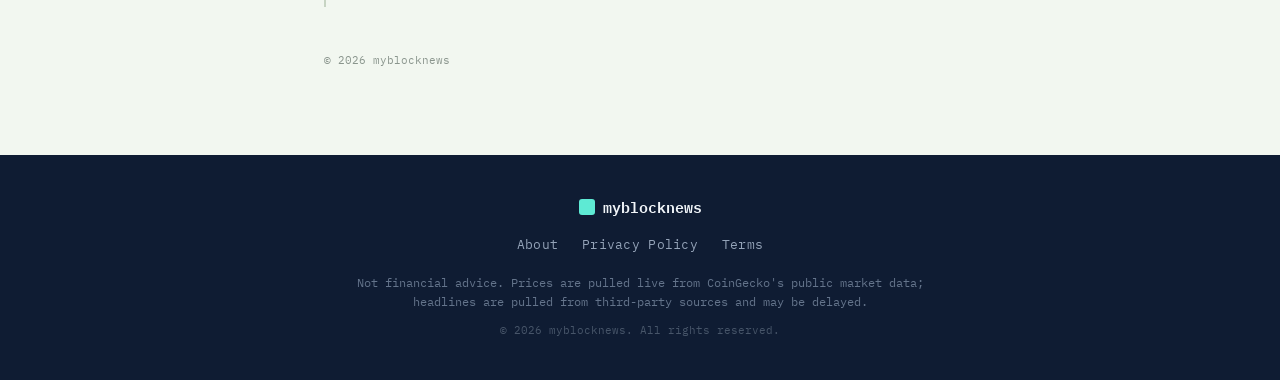
==== commit d1a2a0f5: "Update index.html add off signal" ====
--- a/index.html
+++ b/index.html
@@ -44,6 +44,7 @@
         <a href="/#analysis" class="nav-analysis">analysis</a>
         <a href="/#regulation" class="nav-regulation">regulation</a>
         <a href="/#learn" class="nav-learn">learn</a>
+        <a href="/#offsignal" class="nav-offsignal">off signal</a>
       </nav>
     </div>
   </header>
@@ -123,6 +124,20 @@
         </article>
       </div>
     </section>
+
+    <section id="offsignal">
+      <div class="eyebrow accent-offsignal">off signal</div>
+      <article class="offsignal-card">
+        <div class="offsignal-meta">JUL 12, 2026 &middot; PERSONAL</div>
+        <h3 class="offsignal-headline">FOMO with Crypto</h3>
+        <p class="offsignal-text">
+          I first heard about Bitcoin when it was worth a dollar. I thought it was
+          video game money. I didn't look closer — and that one choice has shaped
+          almost every bad investing decision I've made since.
+        </p>
+        <a href="/off-signal/fomo-with-crypto.html" class="offsignal-readmore">read more &rarr;</a>
+      </article>
+    </section>
     <div class="ad-slot">ad slot</div>
 
     <section id="news">
--- a/style.css
+++ b/style.css
@@ -707,3 +707,54 @@
   border-top: 0.5px solid var(--border);
 }
 article.body .related .eyebrow { margin-bottom: 10px; }
+:root {
+  --stripe-offsignal: #B85C38;
+}
+
+.eyebrow.accent-offsignal { color: var(--stripe-offsignal); }
+
+.offsignal-card {
+  background: var(--panel);
+  border: 0.5px solid var(--border);
+  border-left: 2px solid var(--stripe-offsignal);
+  border-radius: 8px;
+  padding: 16px 18px;
+  margin-bottom: 10px;
+}
+.offsignal-card:last-child { margin-bottom: 0; }
+
+.offsignal-meta {
+  font-family: 'IBM Plex Mono', monospace;
+  font-size: 10px;
+  letter-spacing: 0.04em;
+  color: var(--text-dim);
+  margin-bottom: 6px;
+}
+
+.offsignal-headline {
+  font-size: 15px;
+  font-weight: 500;
+  color: var(--text);
+  margin: 0 0 8px;
+}
+
+.offsignal-text {
+  font-family: 'Source Serif 4', serif;
+  font-size: 14px;
+  line-height: 1.65;
+  color: #2E3A32;
+  margin: 0;
+}
+
+.offsignal-readmore {
+  font-family: 'IBM Plex Mono', monospace;
+  font-size: 11px;
+  color: var(--stripe-offsignal);
+  text-decoration: none;
+  display: inline-block;
+  margin-top: 10px;
+}
+.offsignal-readmore:hover { text-decoration: underline; }
+
+header.site-header nav a.nav-offsignal { color: #E8A688; }
+header.site-header nav a.nav-offsignal:hover { color: #F0C0AD; }
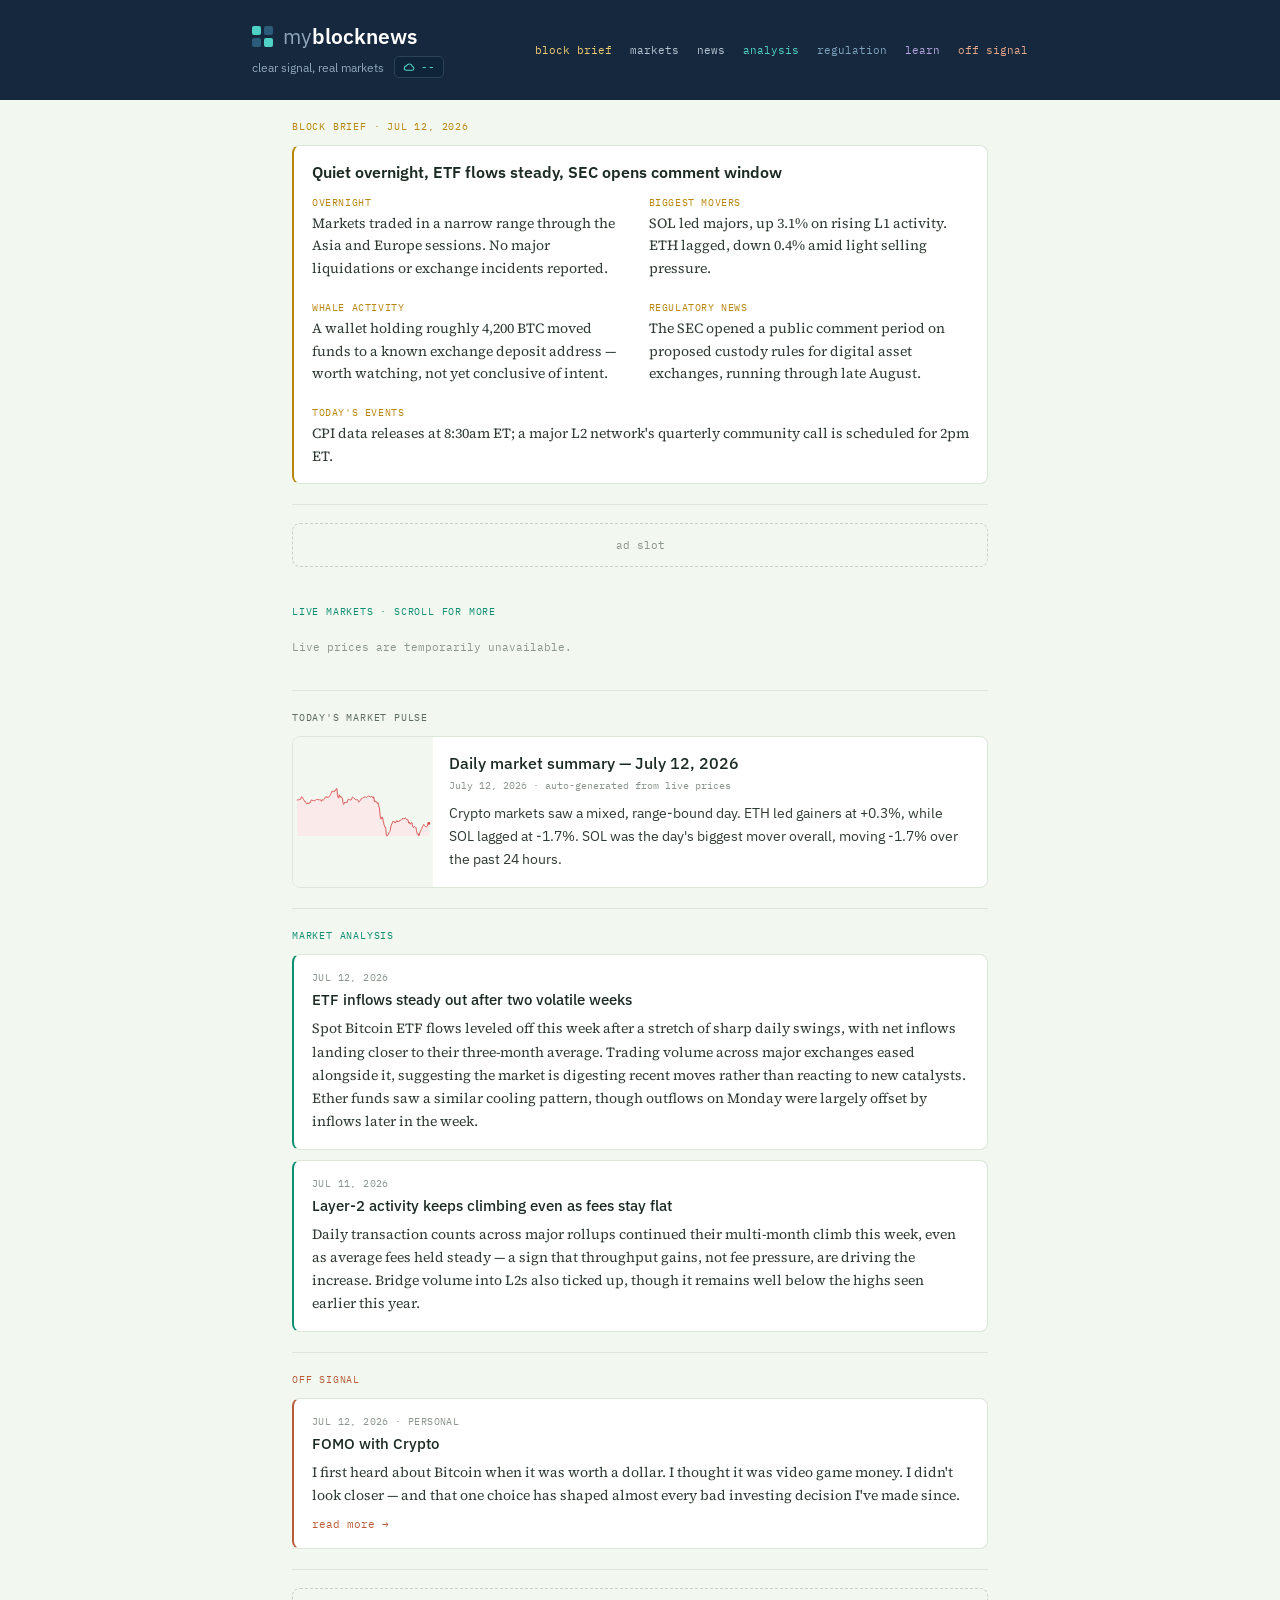
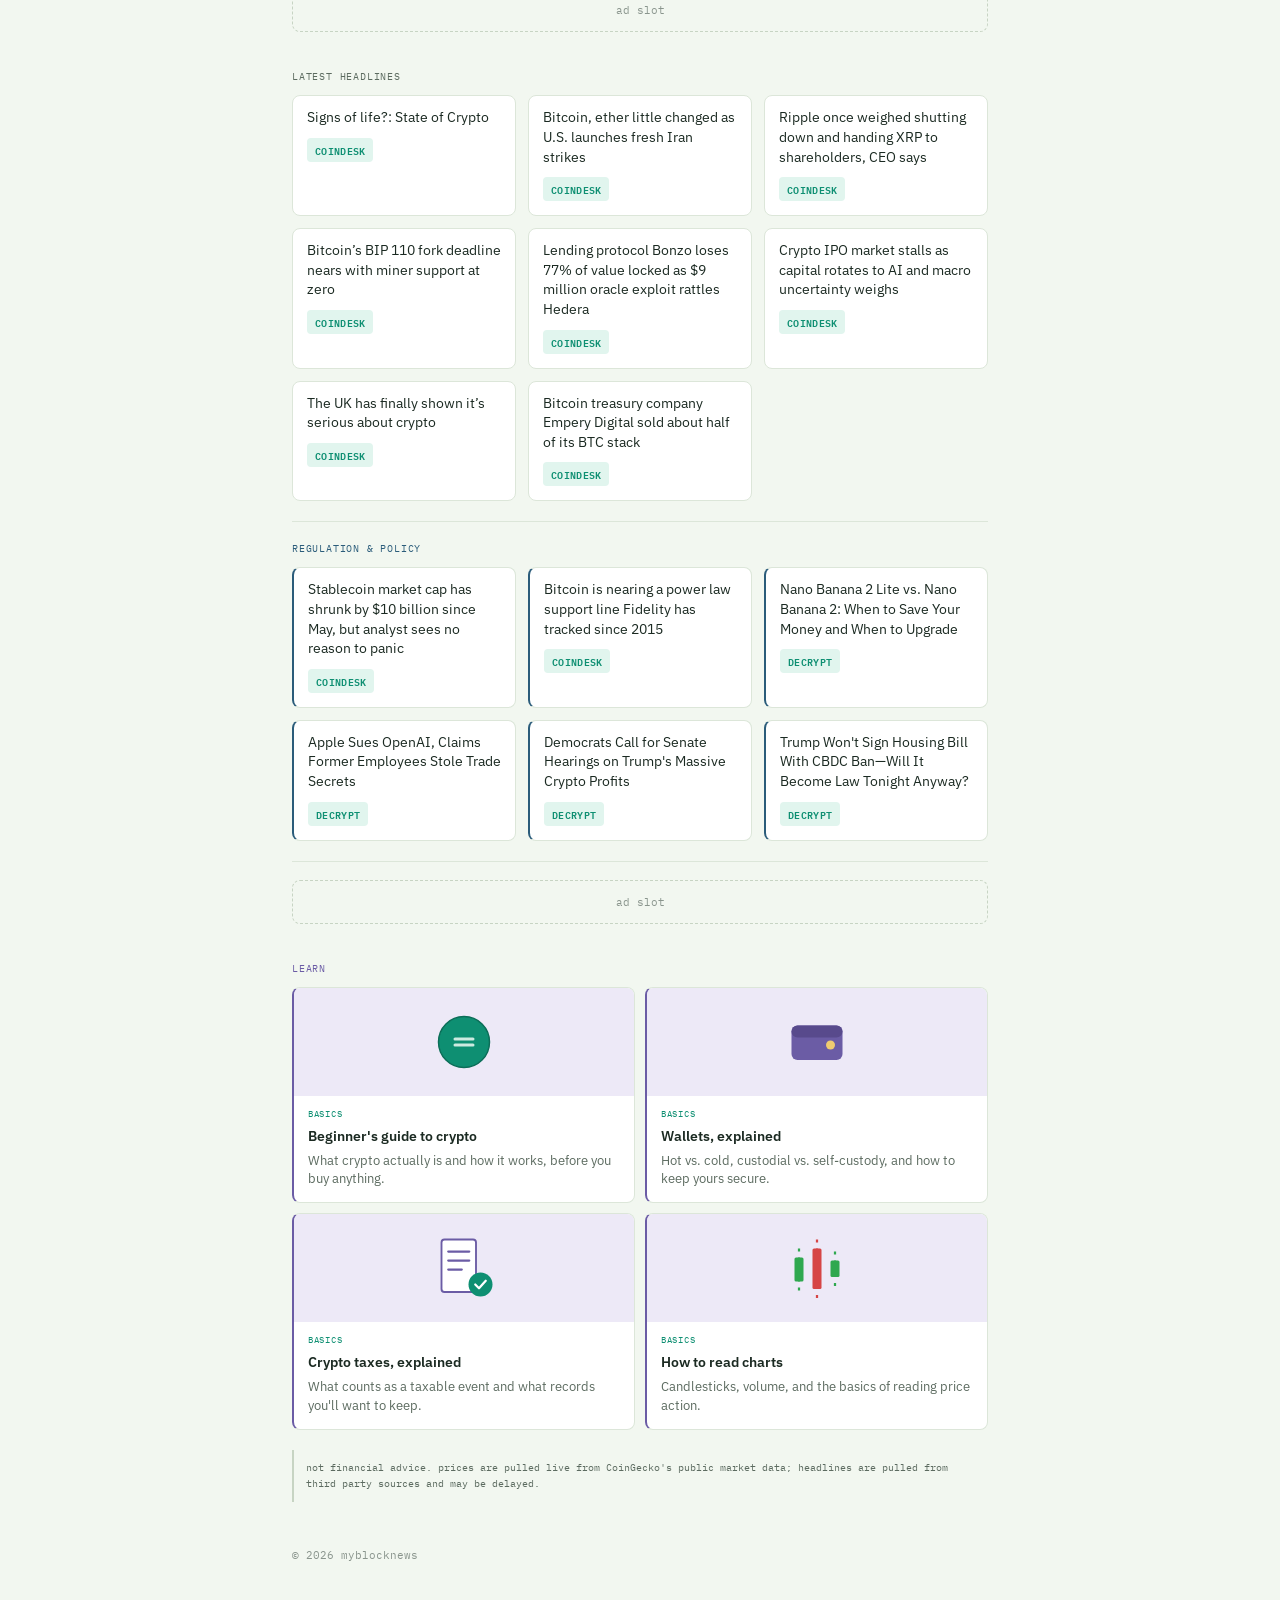
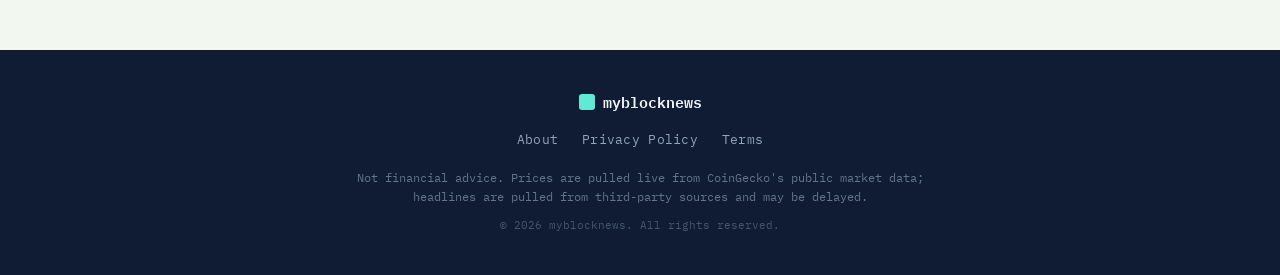
==== commit 56408bb9: "Update index.html" ====
--- a/index.html
+++ b/index.html
@@ -28,13 +28,16 @@
   <header class="site-header">
     <div class="header-inner">
       <div class="brand">
-        <div class="logo-mark"><span></span><span></span><span></span><span></span></div>
-        <div class="wordmark"><span class="my">my</span><span class="rest">blocknews</span></div>
-        <div class="header-divider"></div>
-        <div class="slogan">clear signal, real markets</div>
-        <div class="weather-chip" id="weatherChip">
-          <svg viewBox="0 0 24 24" width="13" height="13" fill="none" stroke="currentColor" stroke-width="2"><path d="M6 17a4 4 0 0 1 .5-7.98A5.5 5.5 0 0 1 17 10a3.5 3.5 0 0 1-.5 6.98H6z"/></svg>
-          <span id="weatherTemp">&mdash;</span>
+        <div class="brand-top">
+          <div class="logo-mark"><span></span><span></span><span></span><span></span></div>
+          <div class="wordmark"><span class="my">my</span><span class="rest">blocknews</span></div>
+        </div>
+        <div class="brand-sub">
+          <div class="slogan">clear signal, real markets</div>
+          <div class="weather-chip" id="weatherChip">
+            <svg viewBox="0 0 24 24" width="13" height="13" fill="none" stroke="currentColor" stroke-width="2"><path d="M6 17a4 4 0 0 1 .5-7.98A5.5 5.5 0 0 1 17 10a3.5 3.5 0 0 1-.5 6.98H6z"/></svg>
+            <span id="weatherTemp">&mdash;</span>
+          </div>
         </div>
       </div>
       <nav>
--- a/style.css
+++ b/style.css
@@ -28,7 +28,7 @@
   font-family: 'IBM Plex Sans', sans-serif;
 }
 
-.wrap { max-width: 680px; margin: 0 auto; padding: 0 24px; }
+.wrap { max-width: 760px; margin: 0 auto; padding: 0 32px; }
 
 /* Header */
 header.site-header {
@@ -41,18 +41,32 @@
 }
 
 .header-inner {
-  max-width: 680px;
+  max-width: 840px;
   margin: 0 auto;
-  padding: 22px 24px;
-  display: flex;
-  align-items: center;
-  justify-content: space-between;
+  padding: 22px 32px;
+  display: flex;
+  align-items: center;
+  justify-content: flex-start;
   flex-wrap: wrap;
   gap: 12px;
 }
 
-.brand { display: flex; align-items: center; gap: 14px; flex-wrap: wrap; }
-
+.brand {
+  display: flex;
+  flex-direction: column;
+  gap: 6px;
+}
+.brand-top {
+  display: flex;
+  align-items: center;
+  gap: 10px;
+}
+.brand-sub {
+  display: flex;
+  align-items: center;
+  gap: 10px;
+  flex-wrap: wrap;
+}
 .logo-mark {
   display: grid;
   grid-template-columns: repeat(2, 9px);
@@ -72,10 +86,12 @@
 
 header.site-header nav {
   display: flex;
-  gap: 18px;
+  flex-wrap: wrap;
+  gap: 14px 18px;
   font-family: 'IBM Plex Mono', monospace;
   font-size: 11px;
   color: var(--header-nav);
+  margin-left: auto;
 }
 header.site-header nav a { color: var(--header-nav); text-decoration: none; }
 header.site-header nav a:hover { color: var(--header-text); }
@@ -179,19 +195,29 @@
 article.body { background: var(--panel); }
 article p {
   font-family: 'Source Serif 4', serif;
-  font-size: 15px;
-  line-height: 1.75;
+  font-size: 18px;
+  line-height: 1.85;
   color: #2E3A32;
-  max-width: 560px;
+  margin: 0 0 20px;
 }
 article h1 {
   font-family: 'IBM Plex Sans', sans-serif;
   font-weight: 600;
-  font-size: 21px;
-  line-height: 1.4;
+  font-size: 26px;
+  line-height: 1.3;
   color: var(--text);
   margin: 0 0 6px;
-  max-width: 560px;
+}
+
+/* Drop cap on the opening paragraph of every article */
+article.body p:first-of-type::first-letter {
+  float: left;
+  font-family: 'IBM Plex Sans', sans-serif;
+  font-weight: 600;
+  font-size: 56px;
+  line-height: 0.8;
+  color: var(--accent);
+  padding: 6px 8px 0 0;
 }
 .byline { font-family: 'IBM Plex Mono', monospace; font-size: 10px; color: var(--text-dim); margin-bottom: 16px; }
 
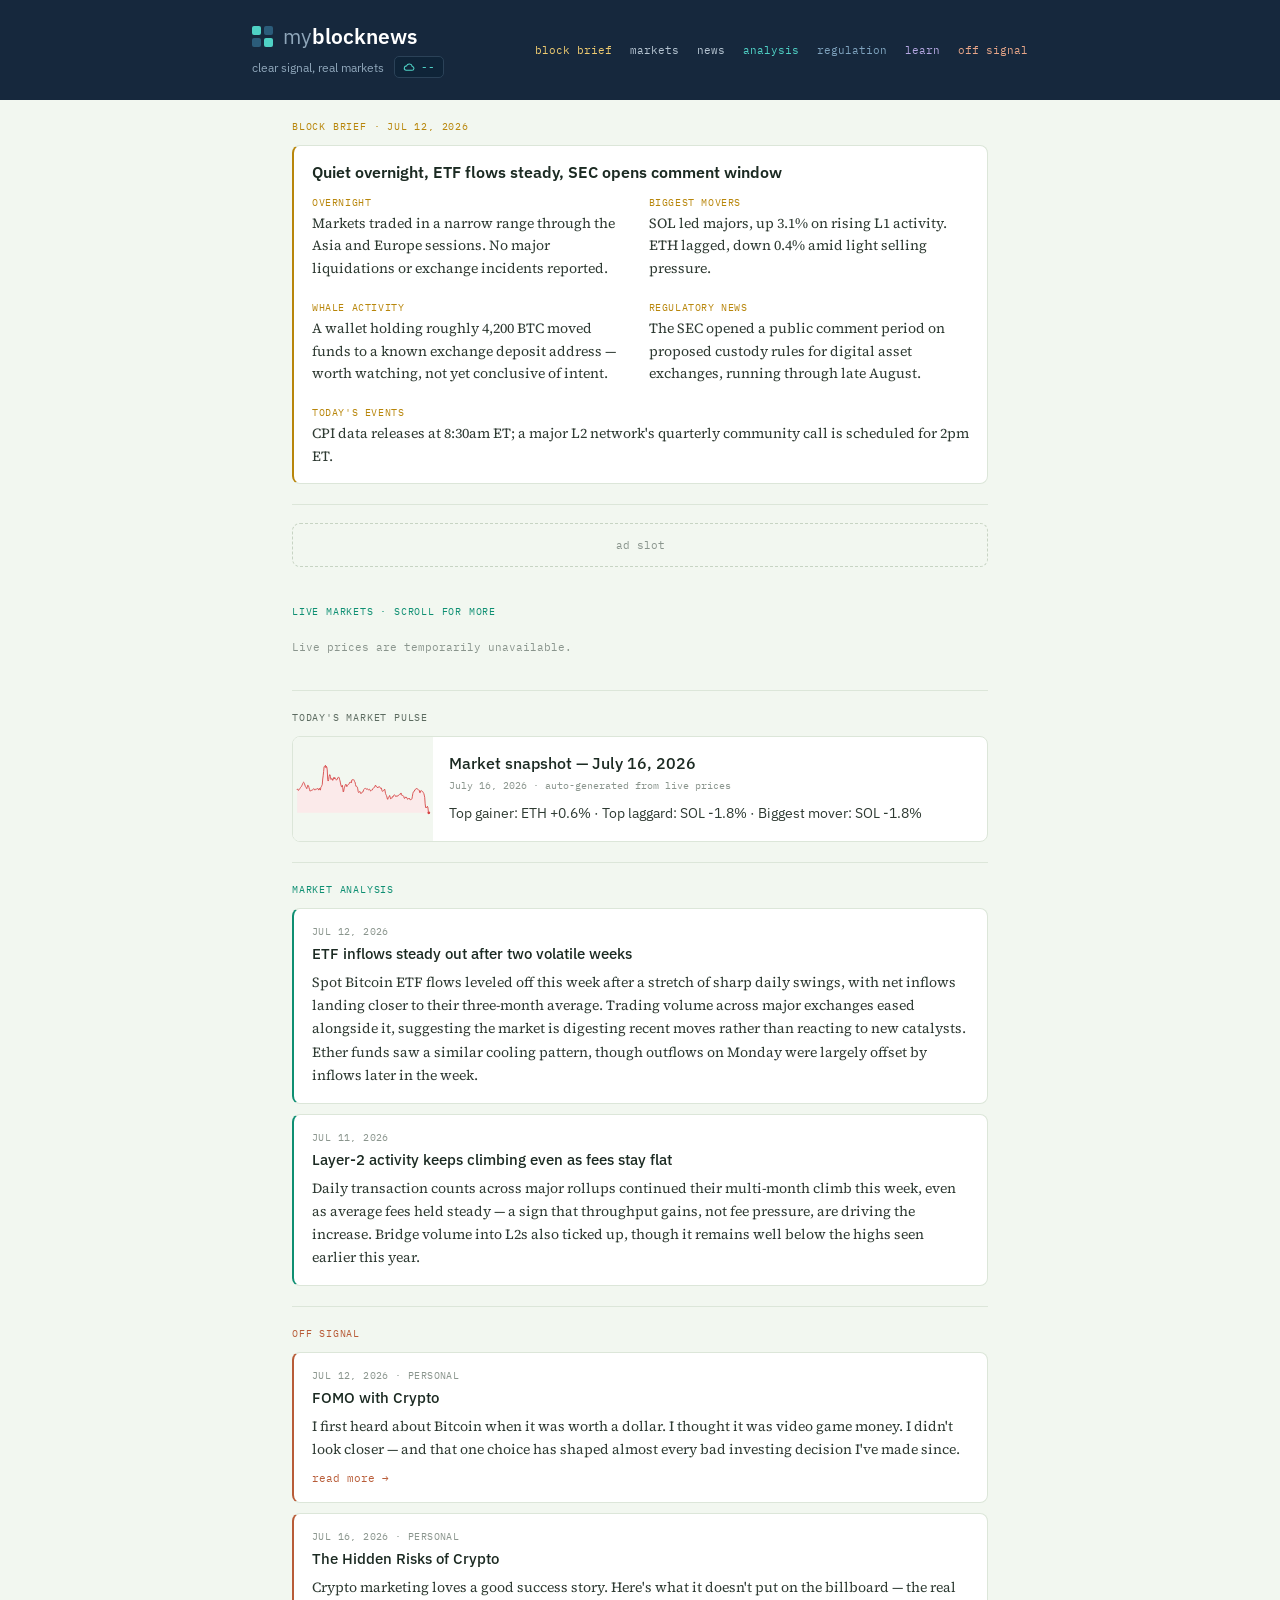
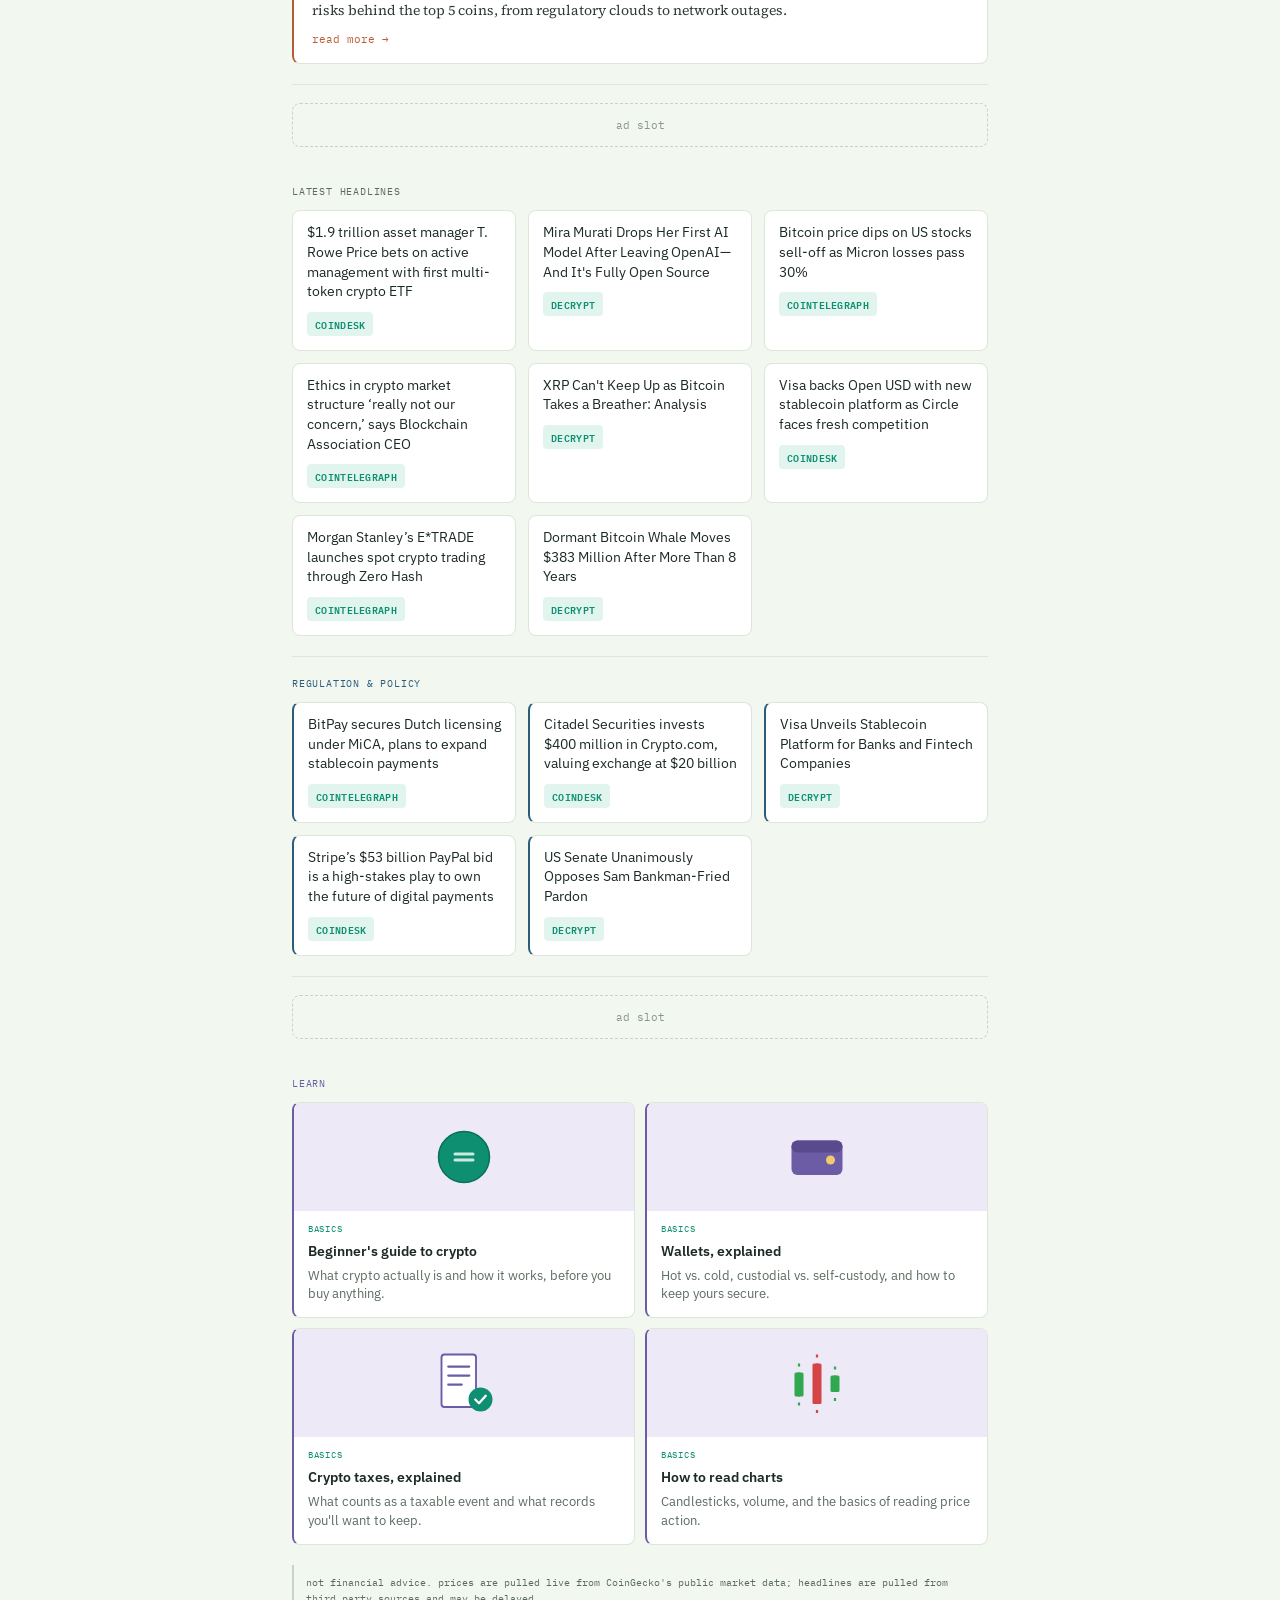
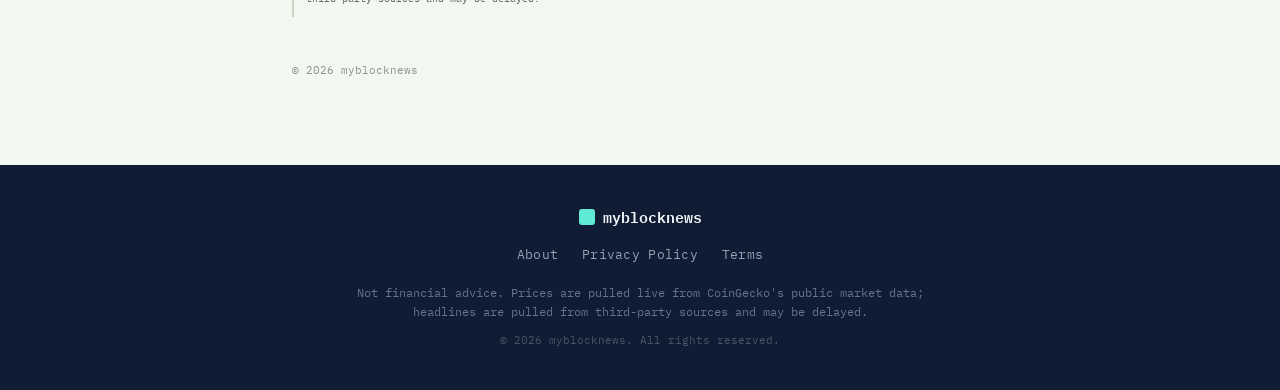
==== commit 885cbbda: "Update index.html Add hidden risks article to off-signal section" ====
--- a/index.html
+++ b/index.html
@@ -140,6 +140,16 @@
         </p>
         <a href="/off-signal/fomo-with-crypto.html" class="offsignal-readmore">read more &rarr;</a>
       </article>
+      <article class="offsignal-card">
+        <div class="offsignal-meta">JUL 16, 2026 &middot; PERSONAL</div>
+        <h3 class="offsignal-headline">The Hidden Risks of Crypto</h3>
+        <p class="offsignal-text">
+          Crypto marketing loves a good success story. Here's what it doesn't
+          put on the billboard — the real risks behind the top 5 coins,
+          from regulatory clouds to network outages.
+        </p>
+        <a href="/off-signal/hidden-risks-of-crypto.html" class="offsignal-readmore">read more &rarr;</a>
+      </article>
     </section>
     <div class="ad-slot">ad slot</div>
 
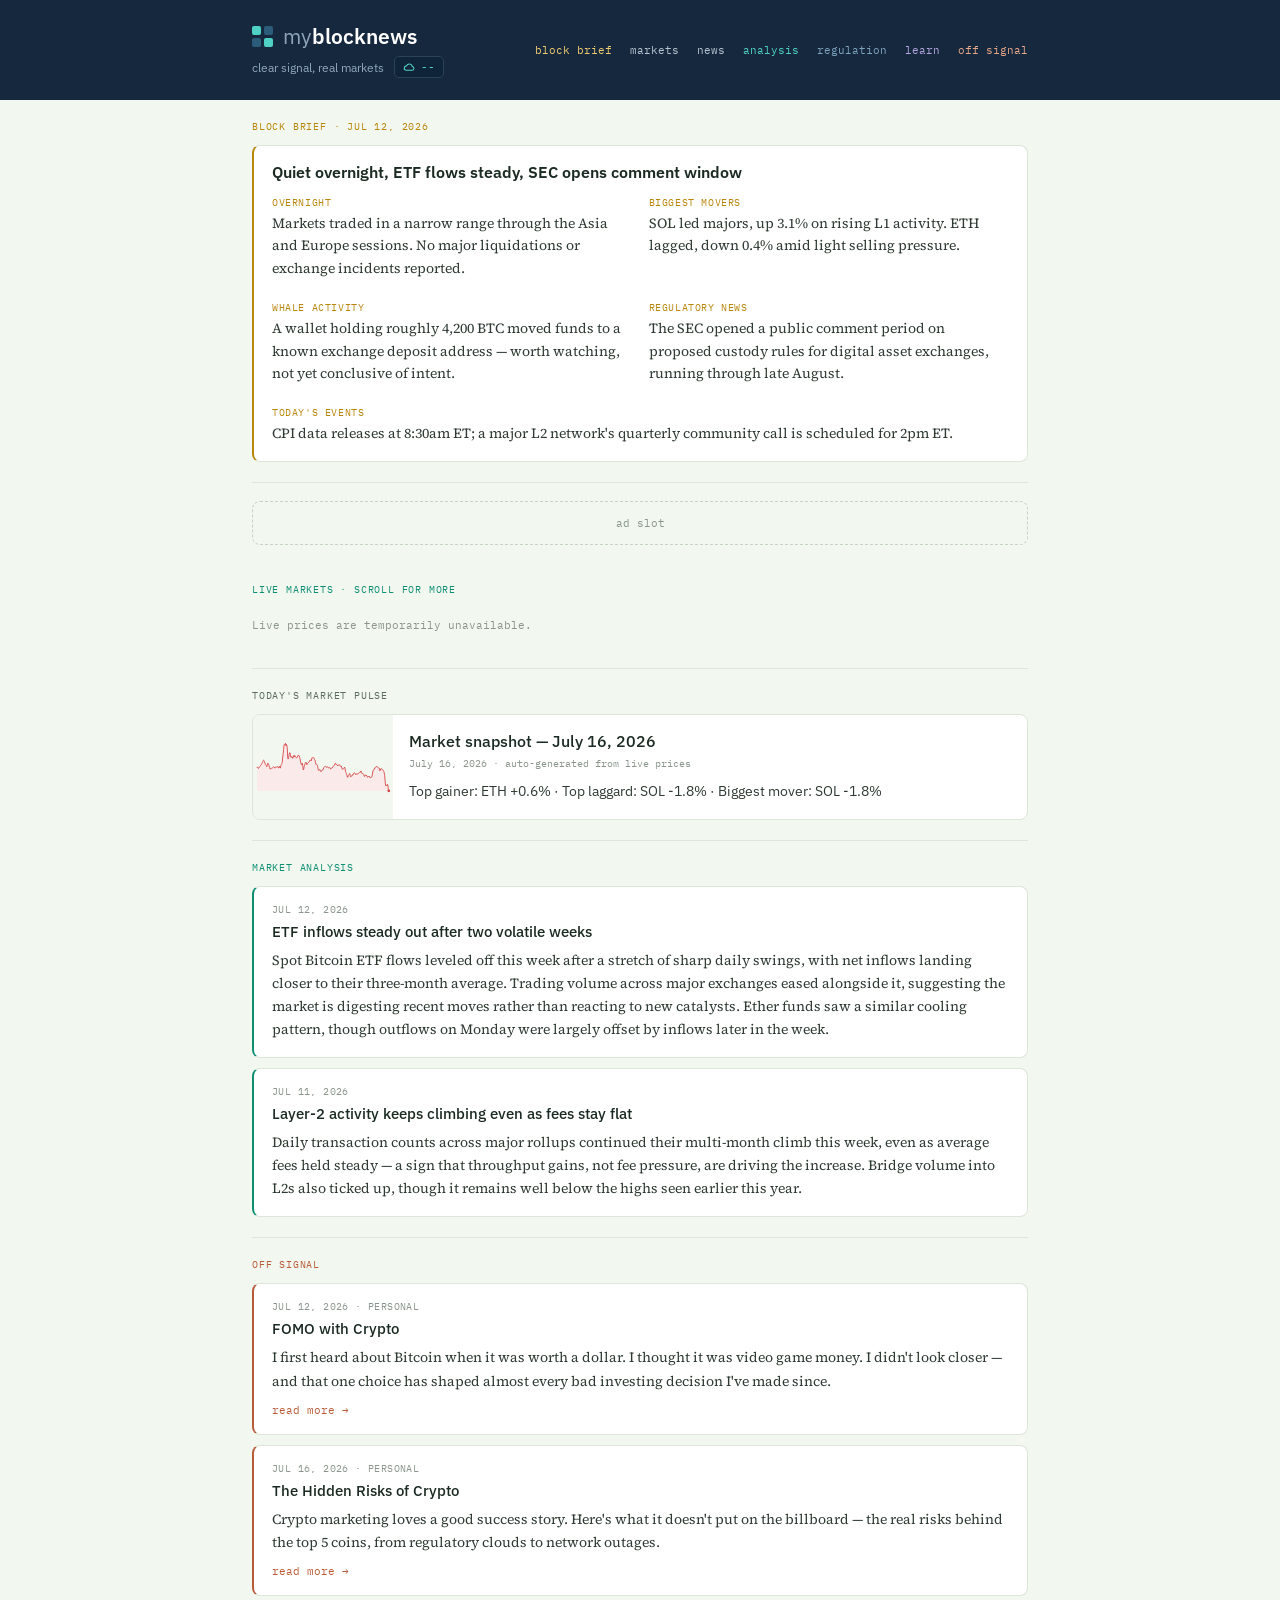
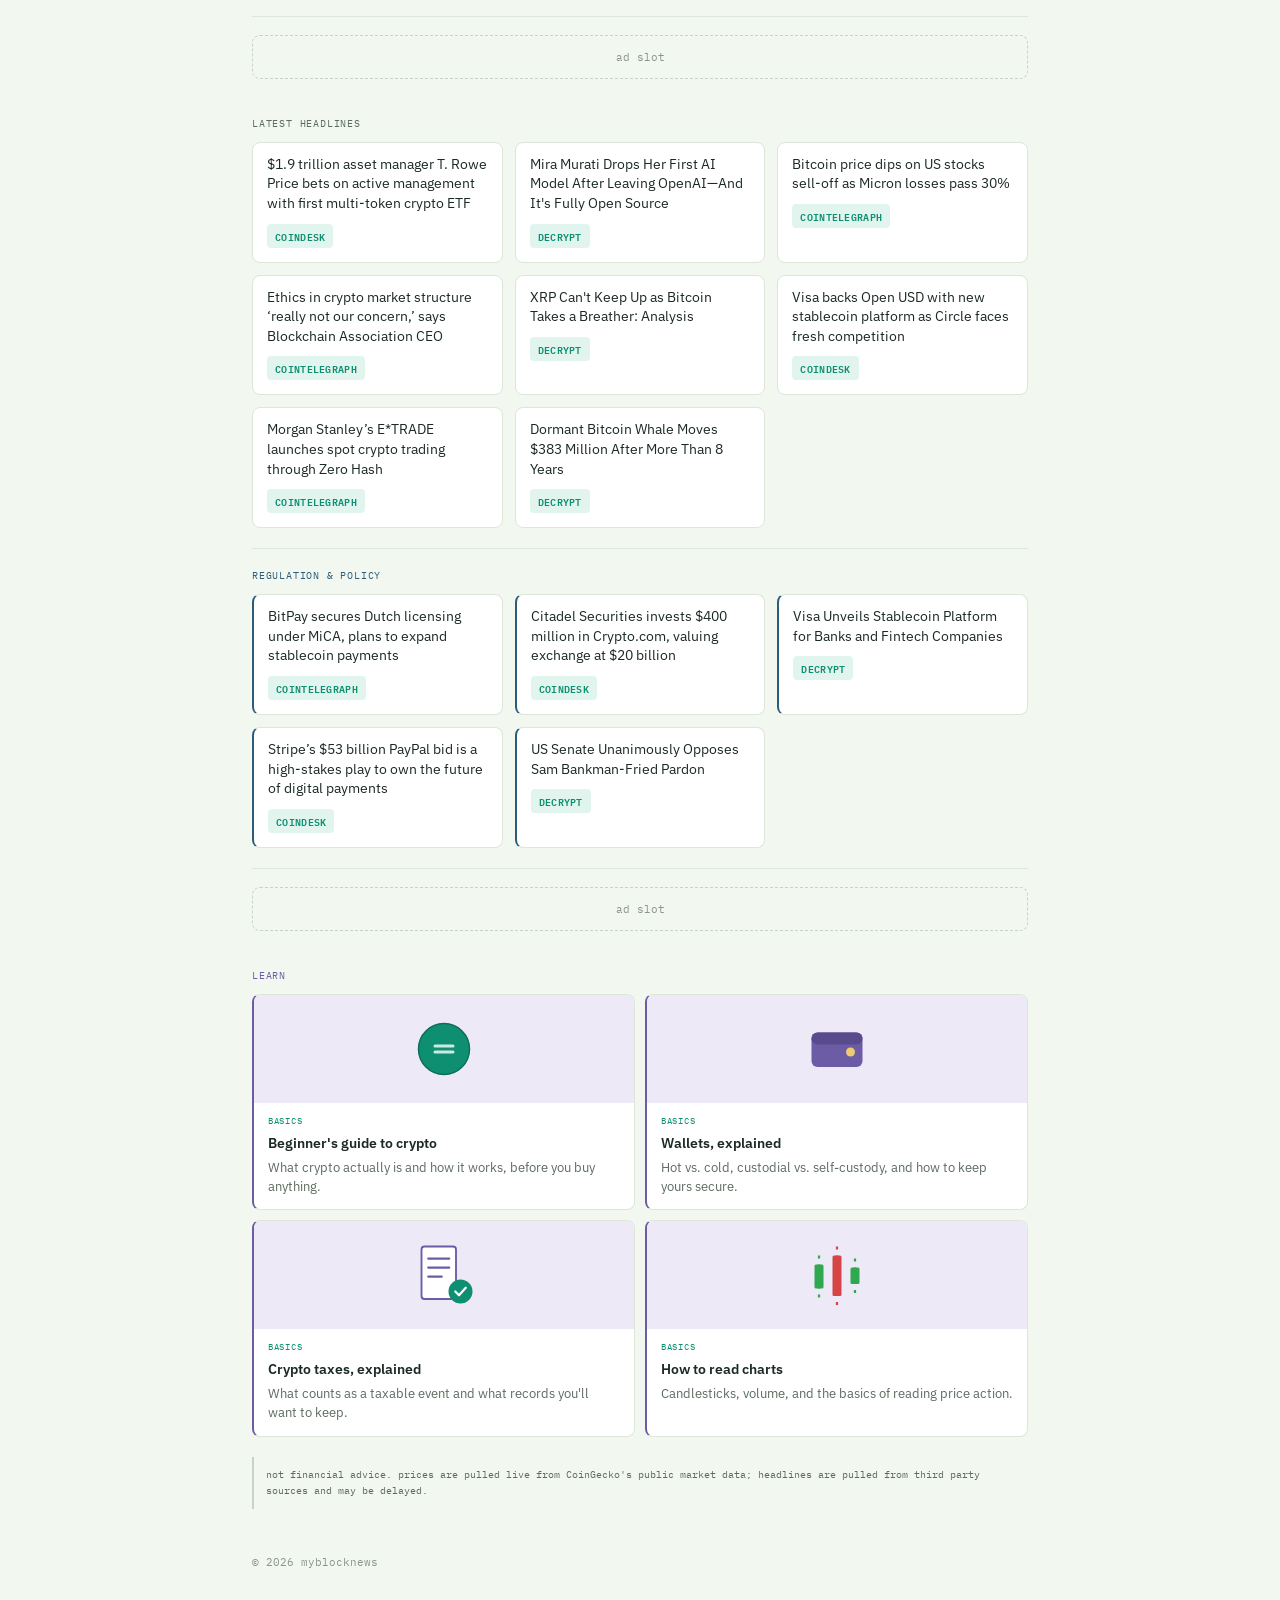
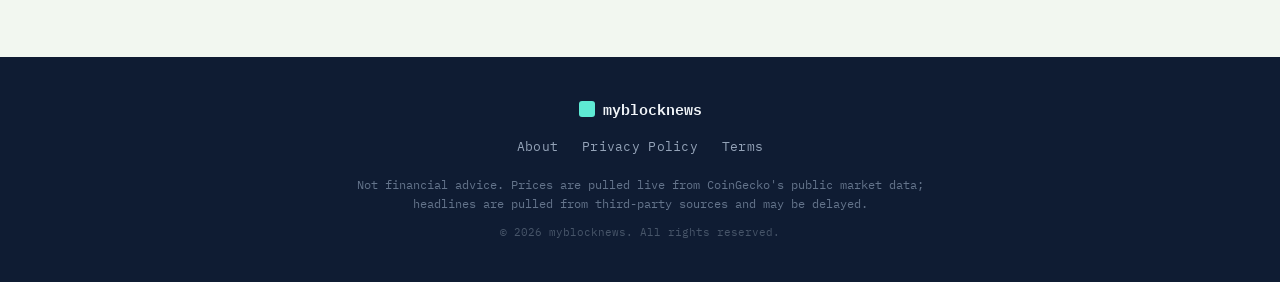
==== commit a1dcceff: "Update index.html make the logo a return to home" ====
--- a/index.html
+++ b/index.html
@@ -27,7 +27,7 @@
 <body>
   <header class="site-header">
     <div class="header-inner">
-      <div class="brand">
+      <a href="/" class="brand" style="text-decoration:none;">
         <div class="brand-top">
           <div class="logo-mark"><span></span><span></span><span></span><span></span></div>
           <div class="wordmark"><span class="my">my</span><span class="rest">blocknews</span></div>
@@ -39,7 +39,7 @@
             <span id="weatherTemp">&mdash;</span>
           </div>
         </div>
-      </div>
+      </a>
       <nav>
         <a href="/#brief" class="nav-brief">block brief</a>
         <a href="/#markets">markets</a>
--- a/style.css
+++ b/style.css
@@ -28,7 +28,7 @@
   font-family: 'IBM Plex Sans', sans-serif;
 }
 
-.wrap { max-width: 760px; margin: 0 auto; padding: 0 32px; }
+.wrap { max-width: 840px; margin: 0 auto; padding: 0 32px; }
 
 /* Header */
 header.site-header {
@@ -192,7 +192,7 @@
 }
 
 /* Article */
-article.body { background: var(--panel); }
+article.body { background: var(--panel); padding: 32px 40px; border-radius: 8px; }
 article p {
   font-family: 'Source Serif 4', serif;
   font-size: 18px;
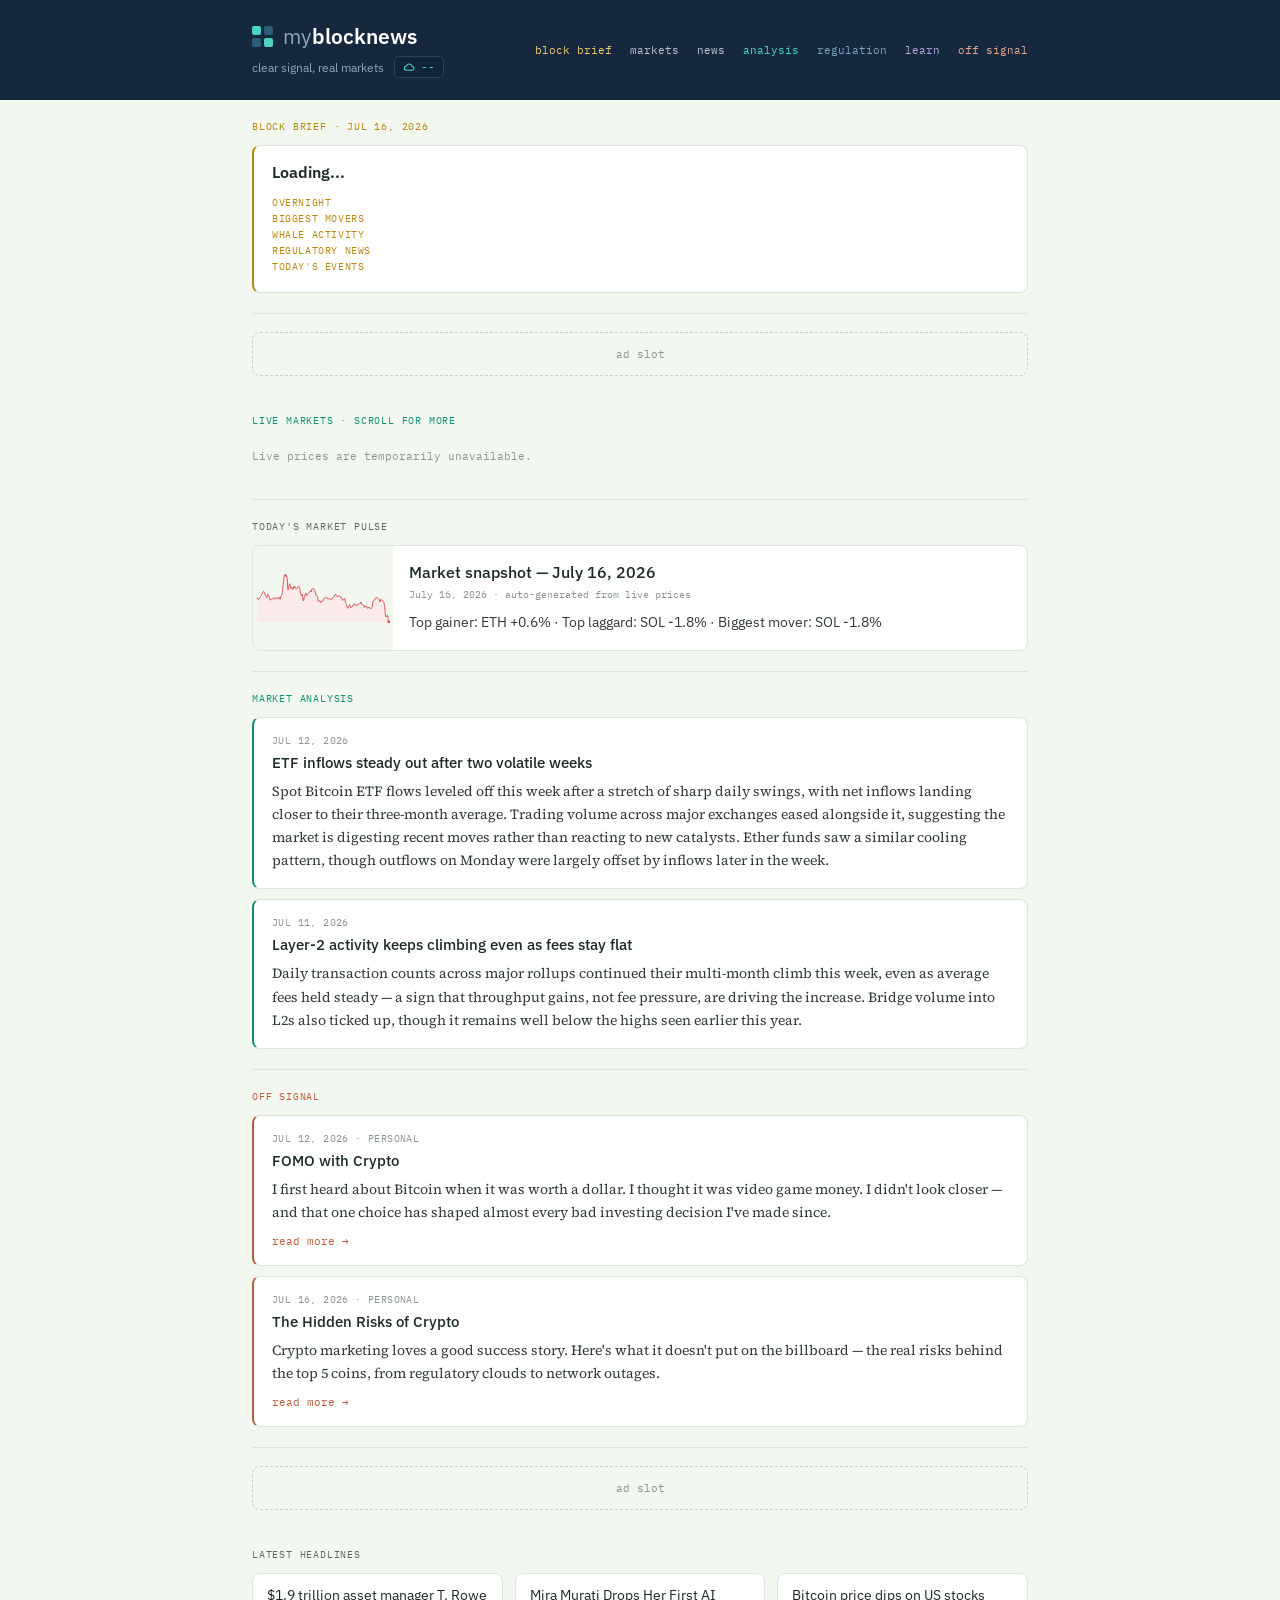
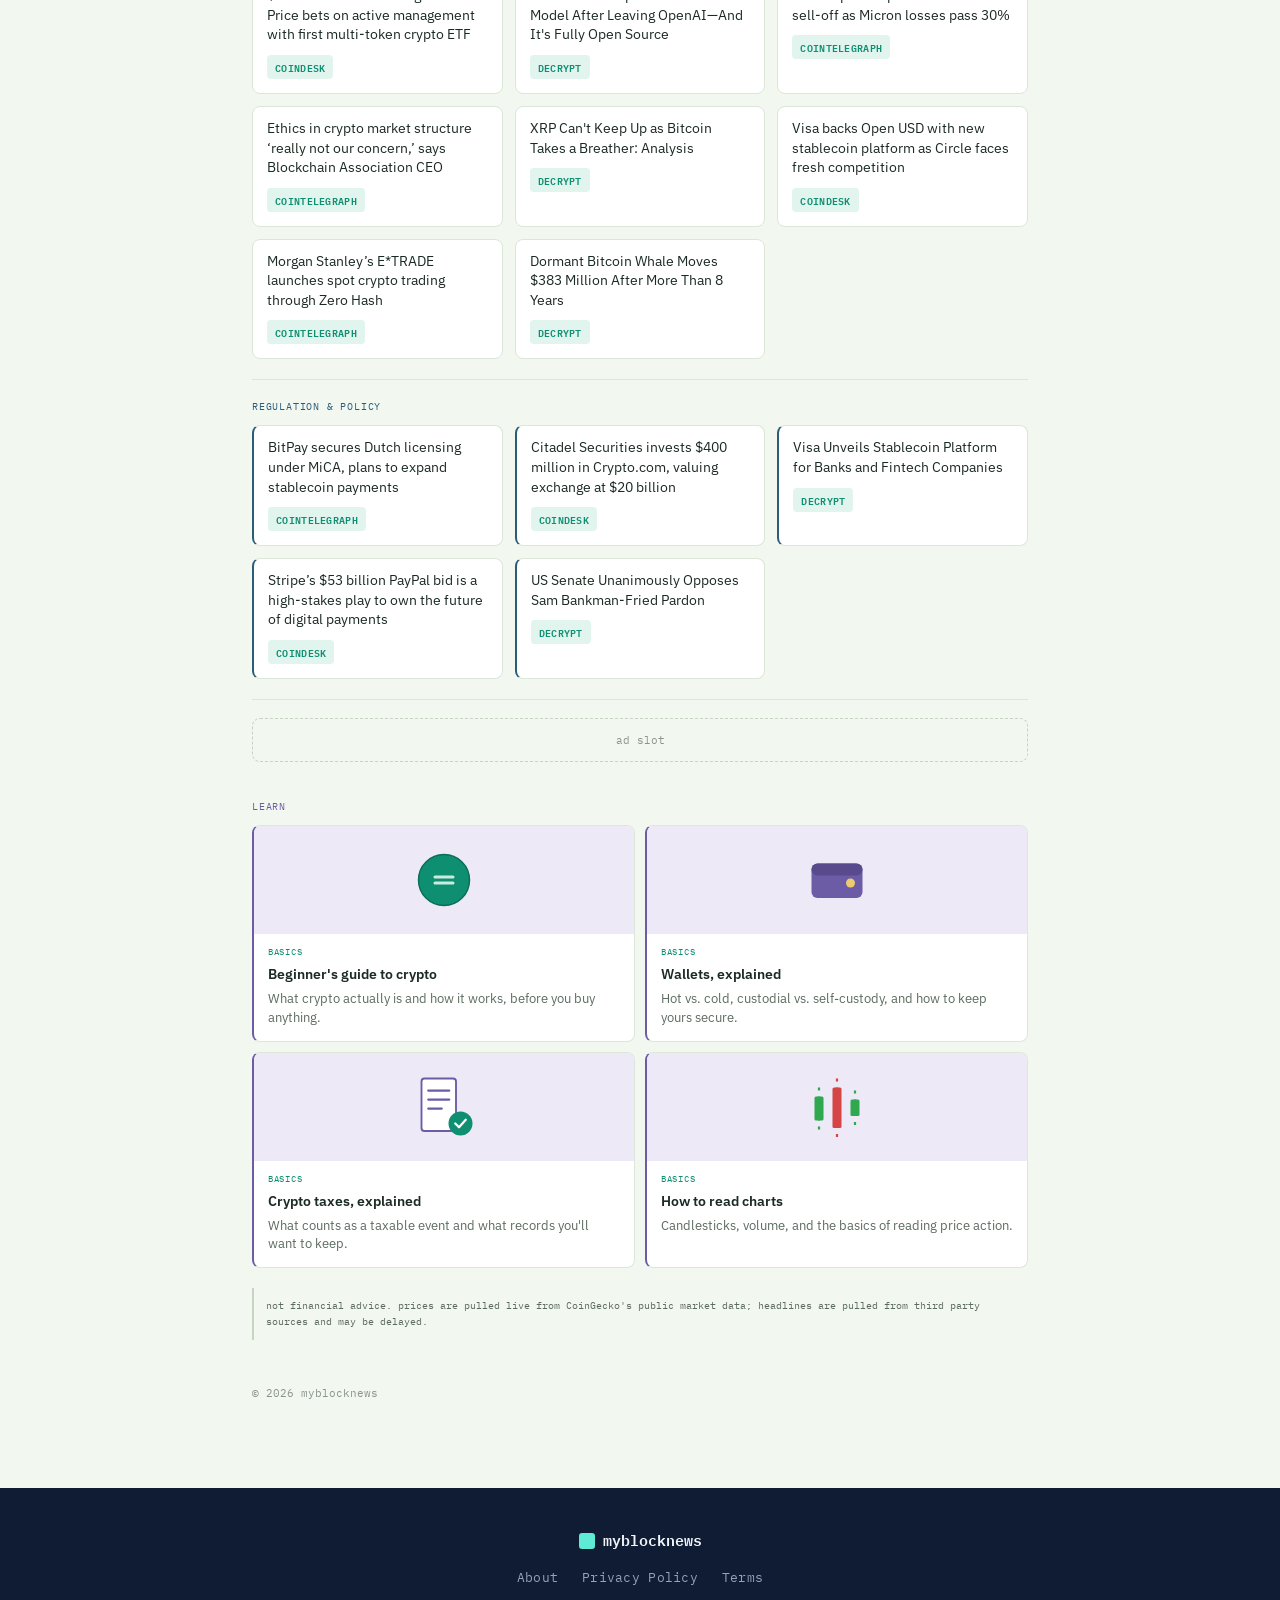
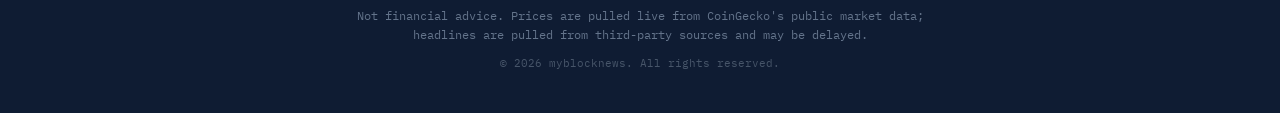
==== commit 2d47f06f: "Update index.html" ====
--- a/index.html
+++ b/index.html
@@ -53,30 +53,25 @@
   </header>
   <div class="wrap">
     <section id="brief">
-      <div class="eyebrow accent-brief">block brief &middot; JUL 12, 2026</div>
+      <div class="eyebrow accent-brief">block brief &middot; <span id="briefDate">JUL 16, 2026</span></div>
       <article class="brief-card">
-        <h2 class="brief-headline">Quiet overnight, ETF flows steady, SEC opens comment window</h2>
+        <h2 class="brief-headline" id="briefHeadline">Loading...</h2>
         <div class="brief-grid">
         <div class="brief-block">
           <div class="brief-label">overnight</div>
-          <p class="brief-text">Markets traded in a narrow range through the Asia and Europe sessions. No major liquidations or exchange incidents reported.</p>
-        </div>
+          <p class="brief-text" id="briefOvernight"></p>
         <div class="brief-block">
           <div class="brief-label">biggest movers</div>
-          <p class="brief-text">SOL led majors, up 3.1% on rising L1 activity. ETH lagged, down 0.4% amid light selling pressure.</p>
-        </div>
+          <p class="brief-text" id="briefMovers"></p>
         <div class="brief-block">
           <div class="brief-label">whale activity</div>
-          <p class="brief-text">A wallet holding roughly 4,200 BTC moved funds to a known exchange deposit address — worth watching, not yet conclusive of intent.</p>
-        </div>
+          <p class="brief-text" id="briefWhale"></p>
         <div class="brief-block">
           <div class="brief-label">regulatory news</div>
-          <p class="brief-text">The SEC opened a public comment period on proposed custody rules for digital asset exchanges, running through late August.</p>
-        </div>
+          <p class="brief-text" id="briefRegulation"></p>
         <div class="brief-block brief-block-wide">
           <div class="brief-label">today's events</div>
-          <p class="brief-text">CPI data releases at 8:30am ET; a major L2 network's quarterly community call is scheduled for 2pm ET.</p>
-        </div>
+          <p class="brief-text" id="briefEvents"></p>
         </div>
       </article>
     </section>
@@ -253,6 +248,7 @@
 </footer>
   <script src="/ticker.js"></script>
   <script src="/headlines.js"></script>
+  <script src="/brief.js"></script>
   <script src="/recap.js"></script>
   <script src="/regulation.js"></script>
   <script src="/weather.js"></script>
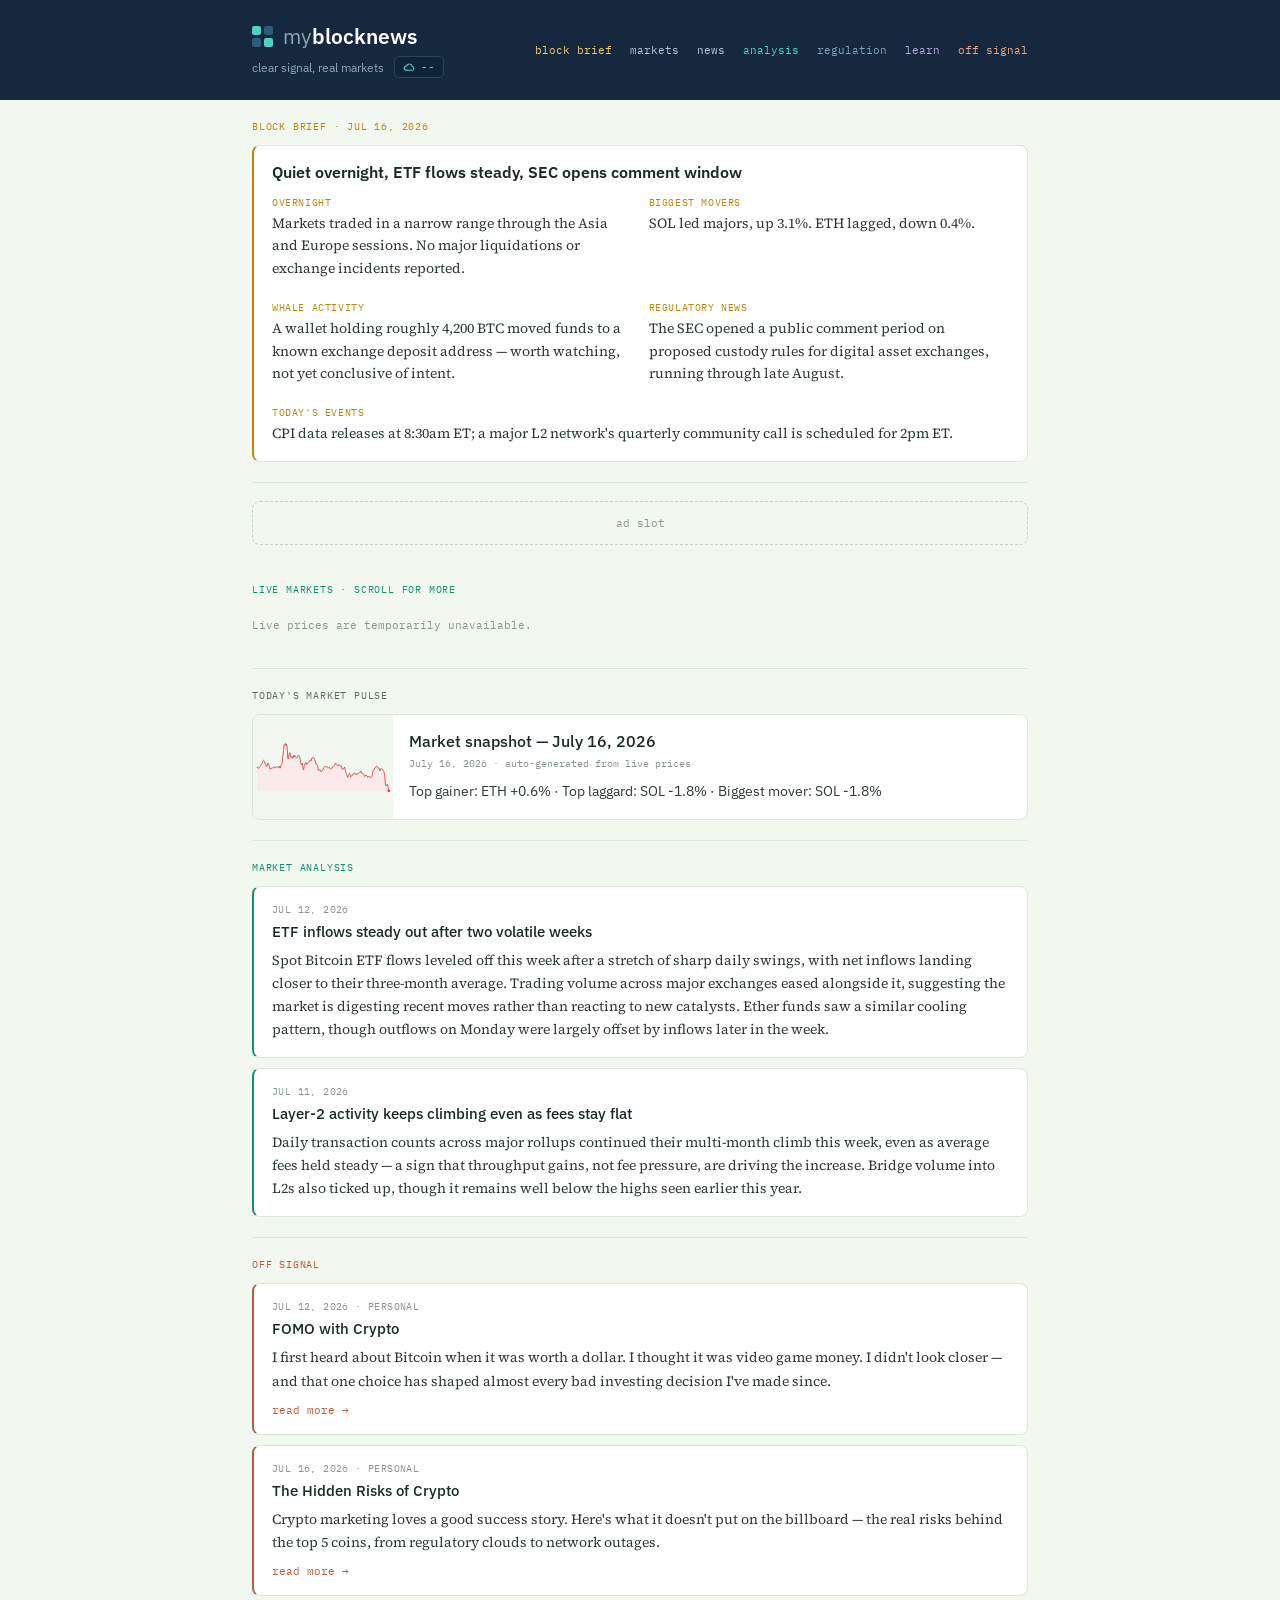
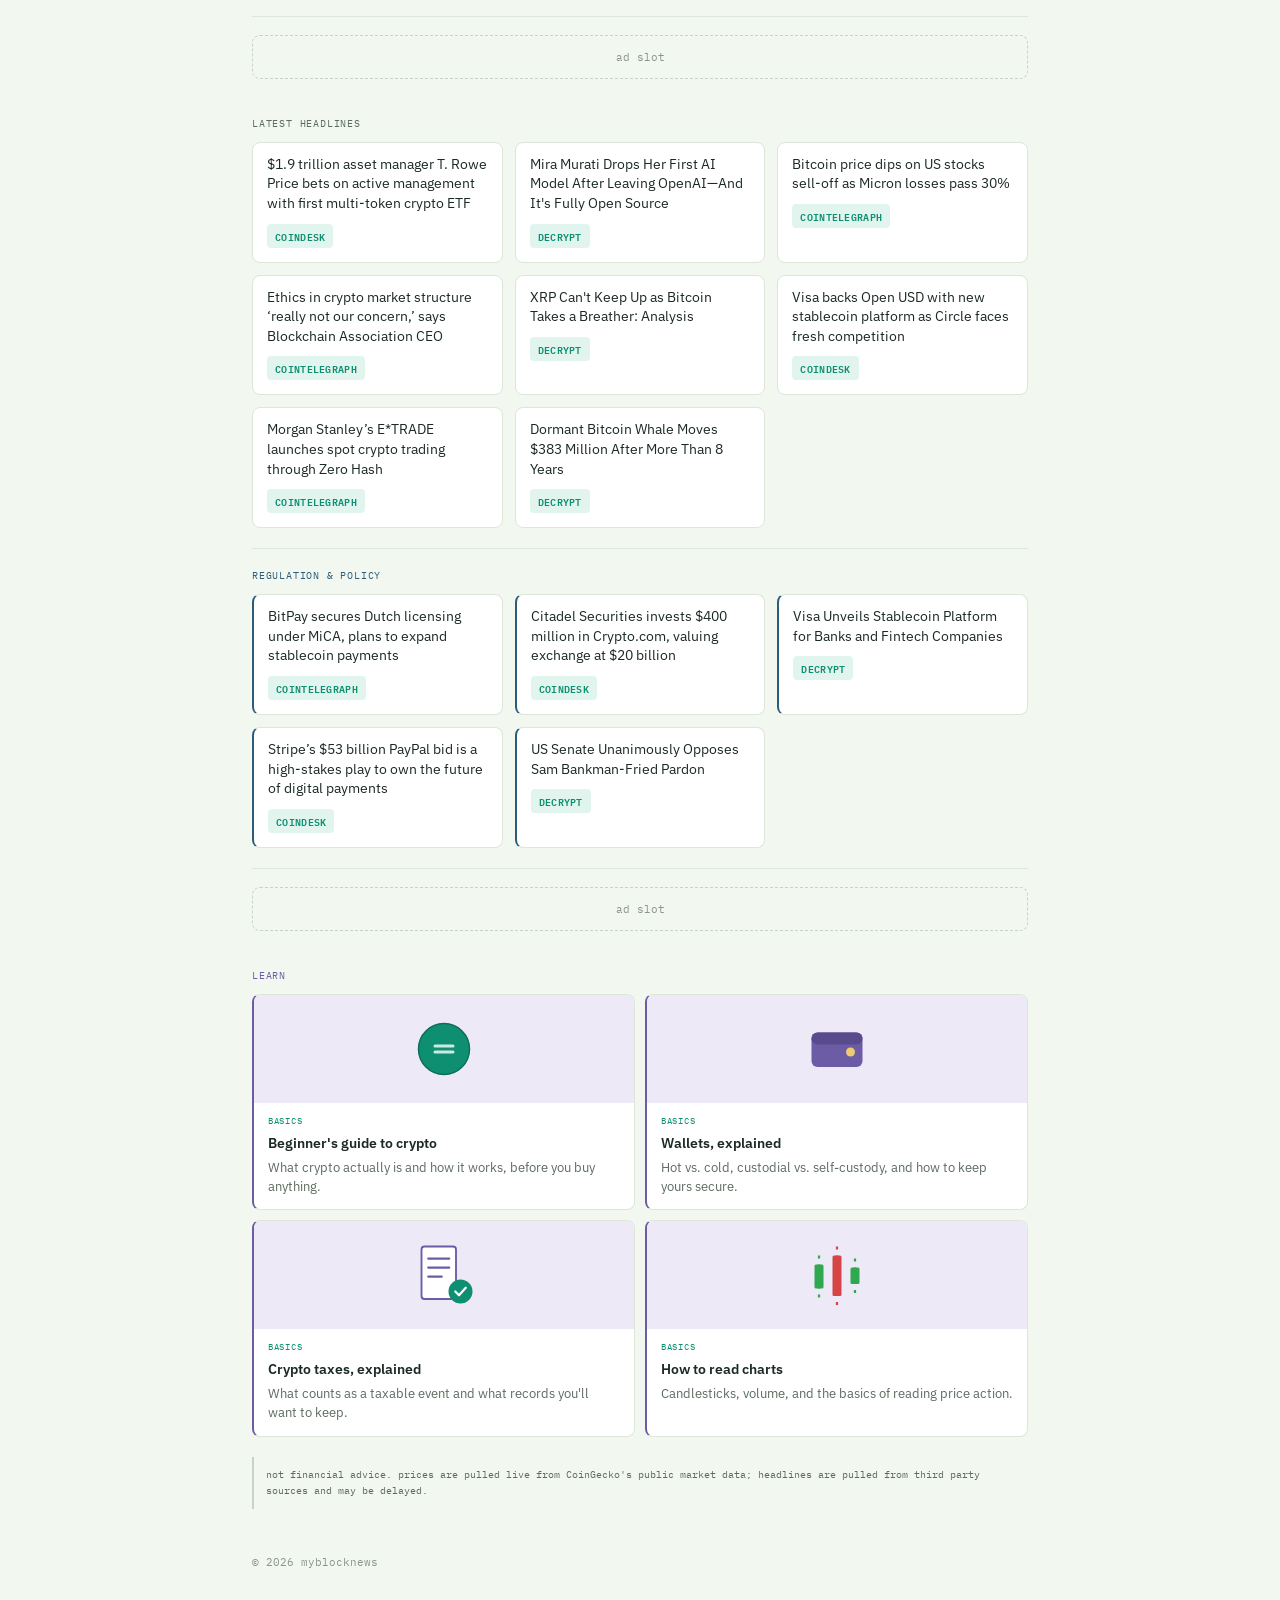
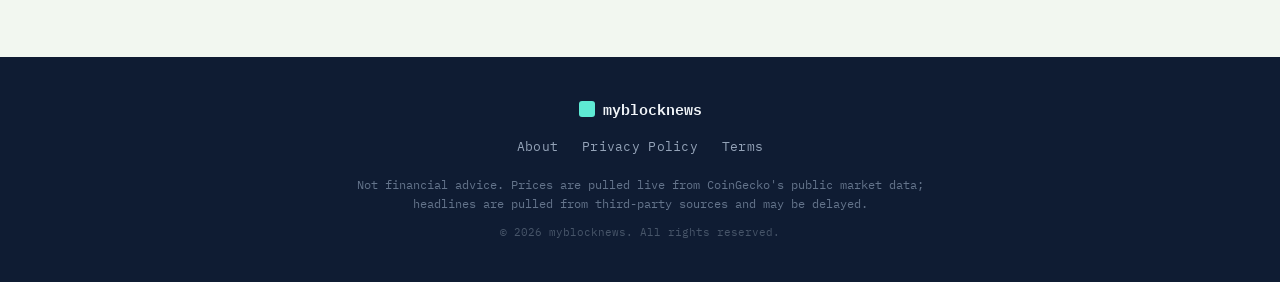
==== commit 297539d2: "Update index.html" ====
--- a/index.html
+++ b/index.html
@@ -60,18 +60,23 @@
         <div class="brief-block">
           <div class="brief-label">overnight</div>
           <p class="brief-text" id="briefOvernight"></p>
+        </div>
         <div class="brief-block">
           <div class="brief-label">biggest movers</div>
           <p class="brief-text" id="briefMovers"></p>
+        </div>
         <div class="brief-block">
           <div class="brief-label">whale activity</div>
           <p class="brief-text" id="briefWhale"></p>
+        </div>
         <div class="brief-block">
           <div class="brief-label">regulatory news</div>
           <p class="brief-text" id="briefRegulation"></p>
+        </div>
         <div class="brief-block brief-block-wide">
           <div class="brief-label">today's events</div>
           <p class="brief-text" id="briefEvents"></p>
+        </div>
         </div>
       </article>
     </section>
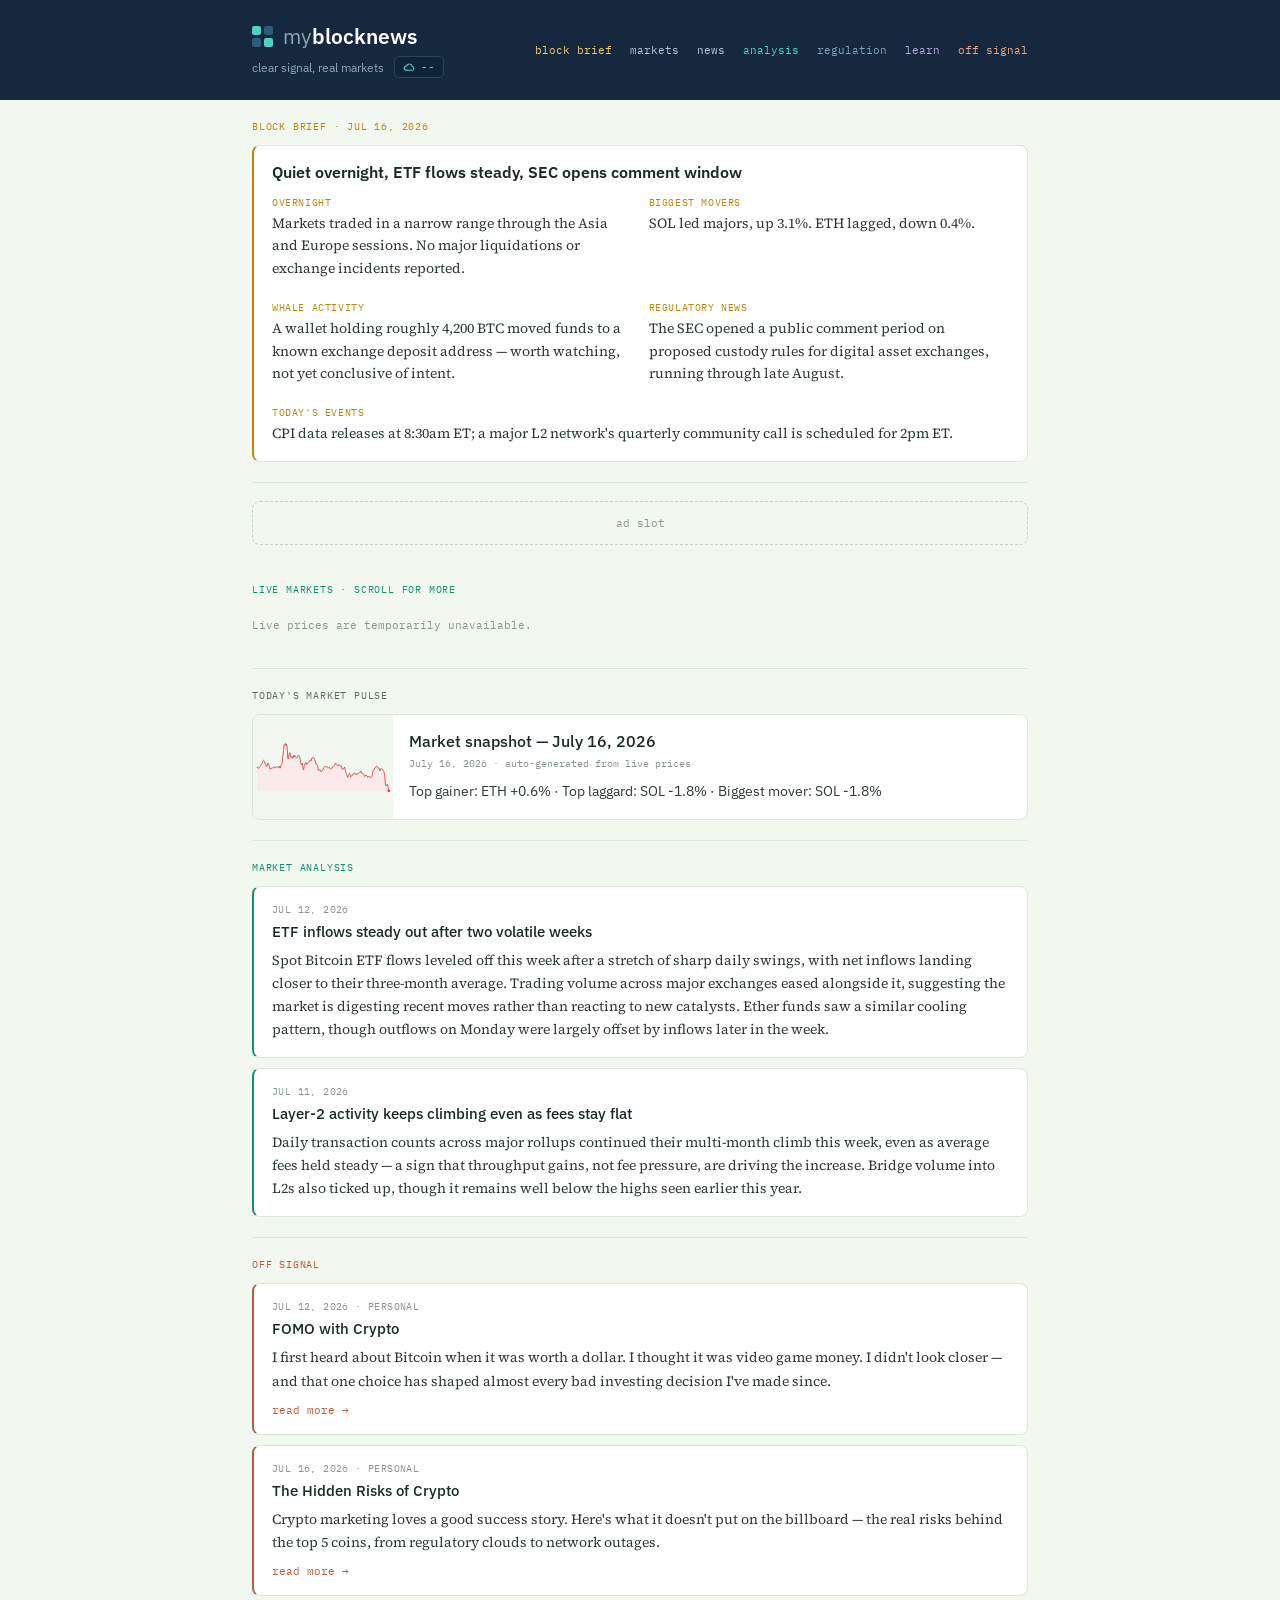
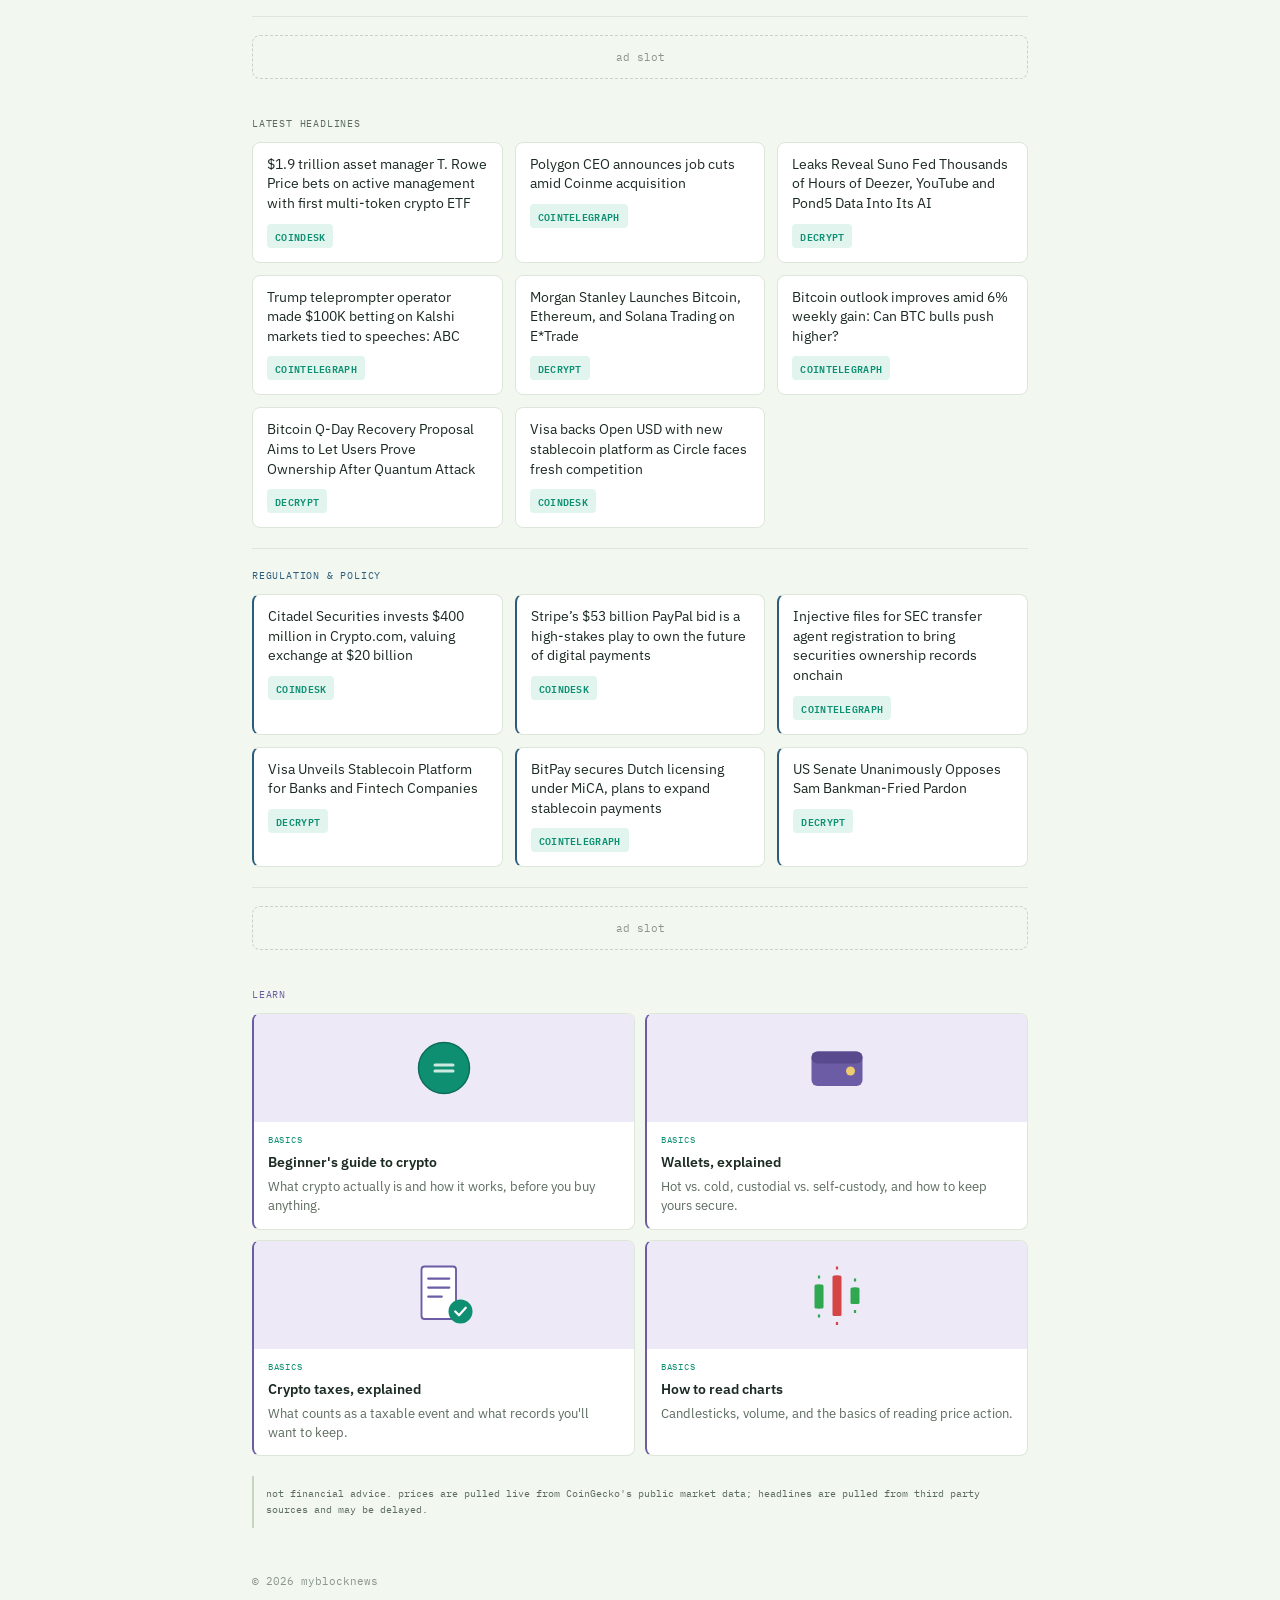
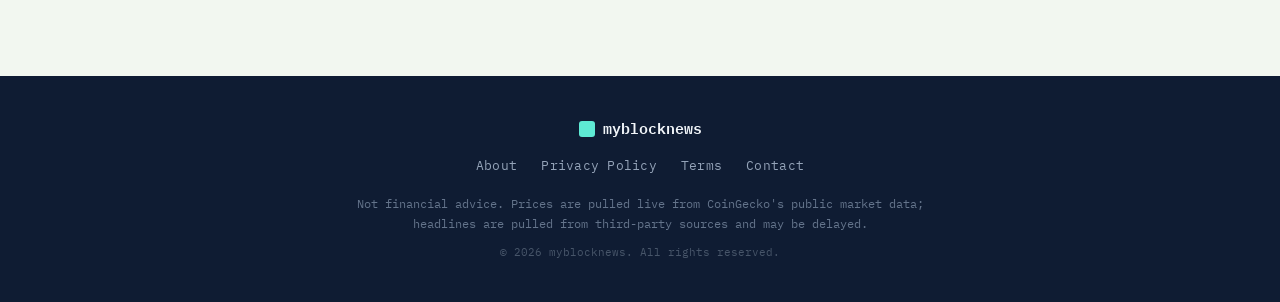
==== commit 0fb717ab: "Update index.html added contact us" ====
--- a/index.html
+++ b/index.html
@@ -243,7 +243,8 @@
       <a href="/about.html">About</a>
       <a href="/privacy.html">Privacy Policy</a>
       <a href="/terms.html">Terms</a>
-    </nav>
+        <a href="/contact.html">Contact</a>
+      </nav>
     <p class="footer-disclaimer">
       Not financial advice. Prices are pulled live from CoinGecko's public market data;
       headlines are pulled from third-party sources and may be delayed.
